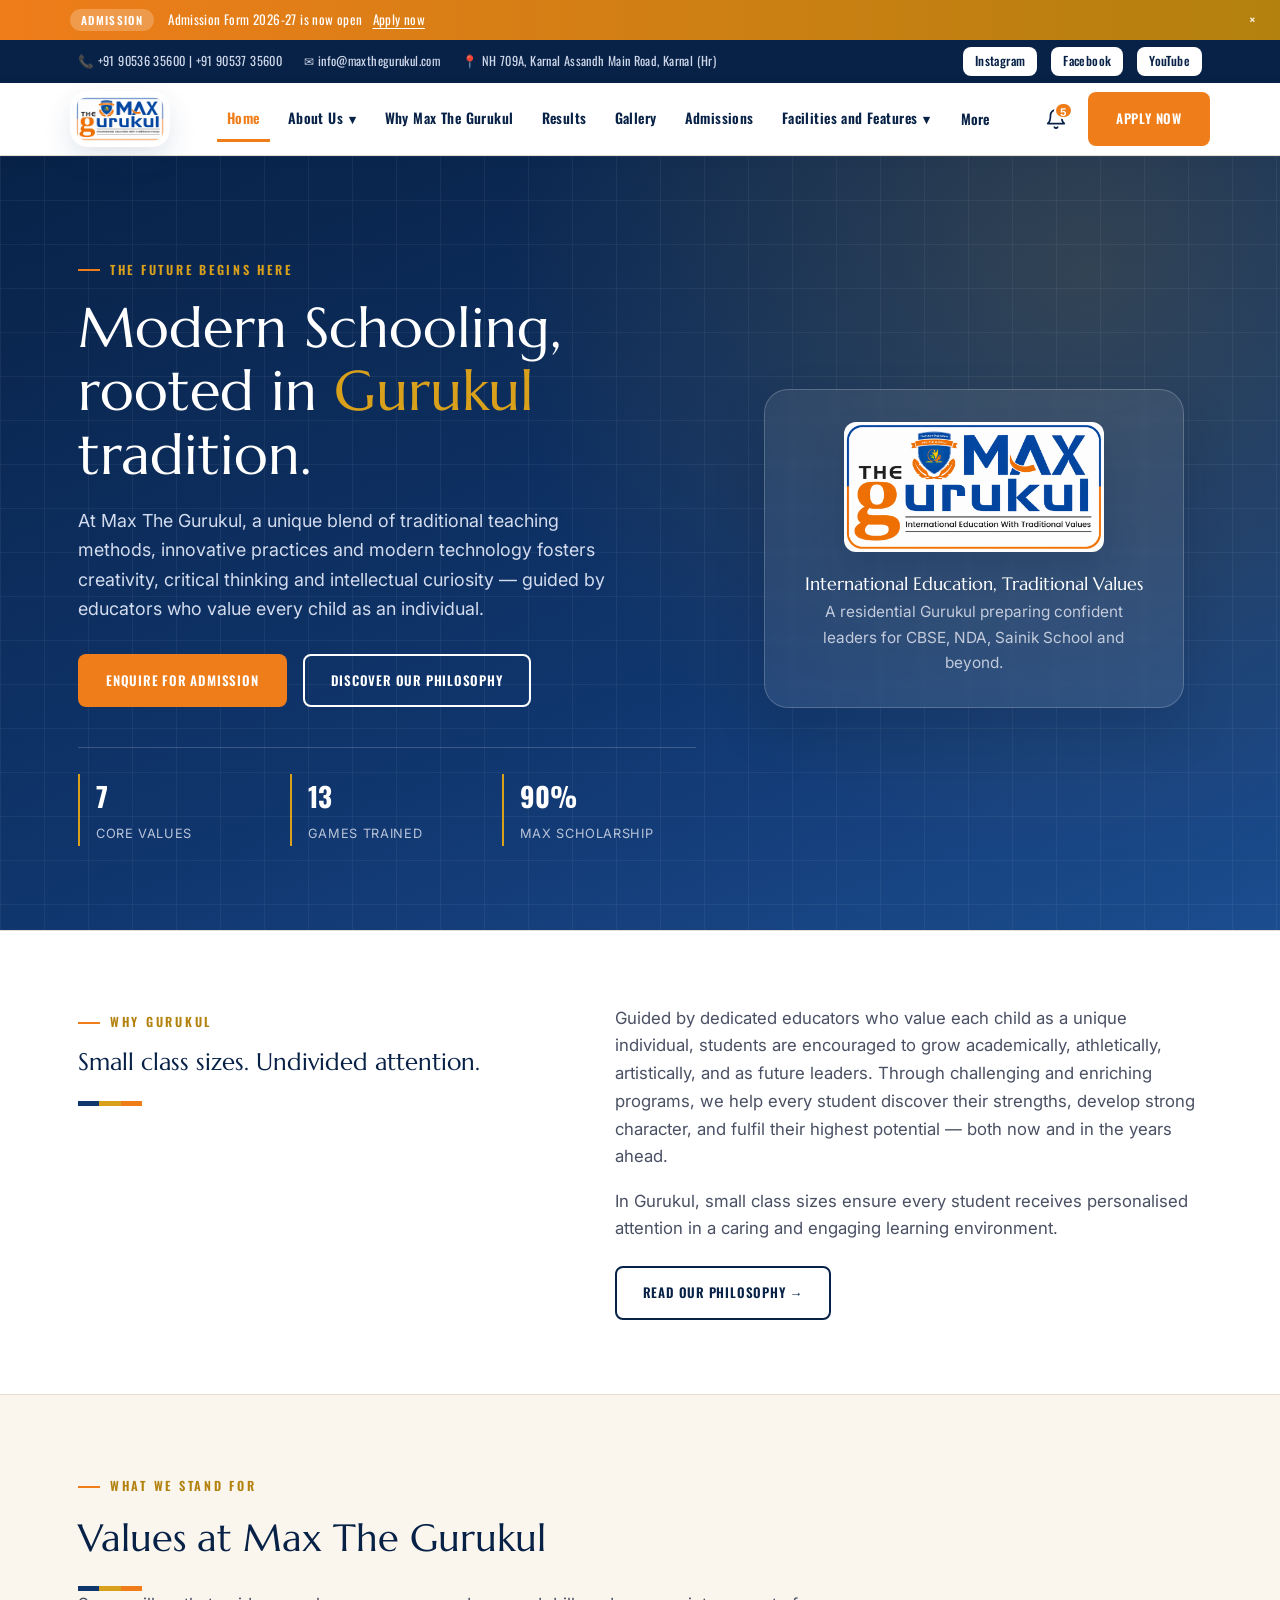
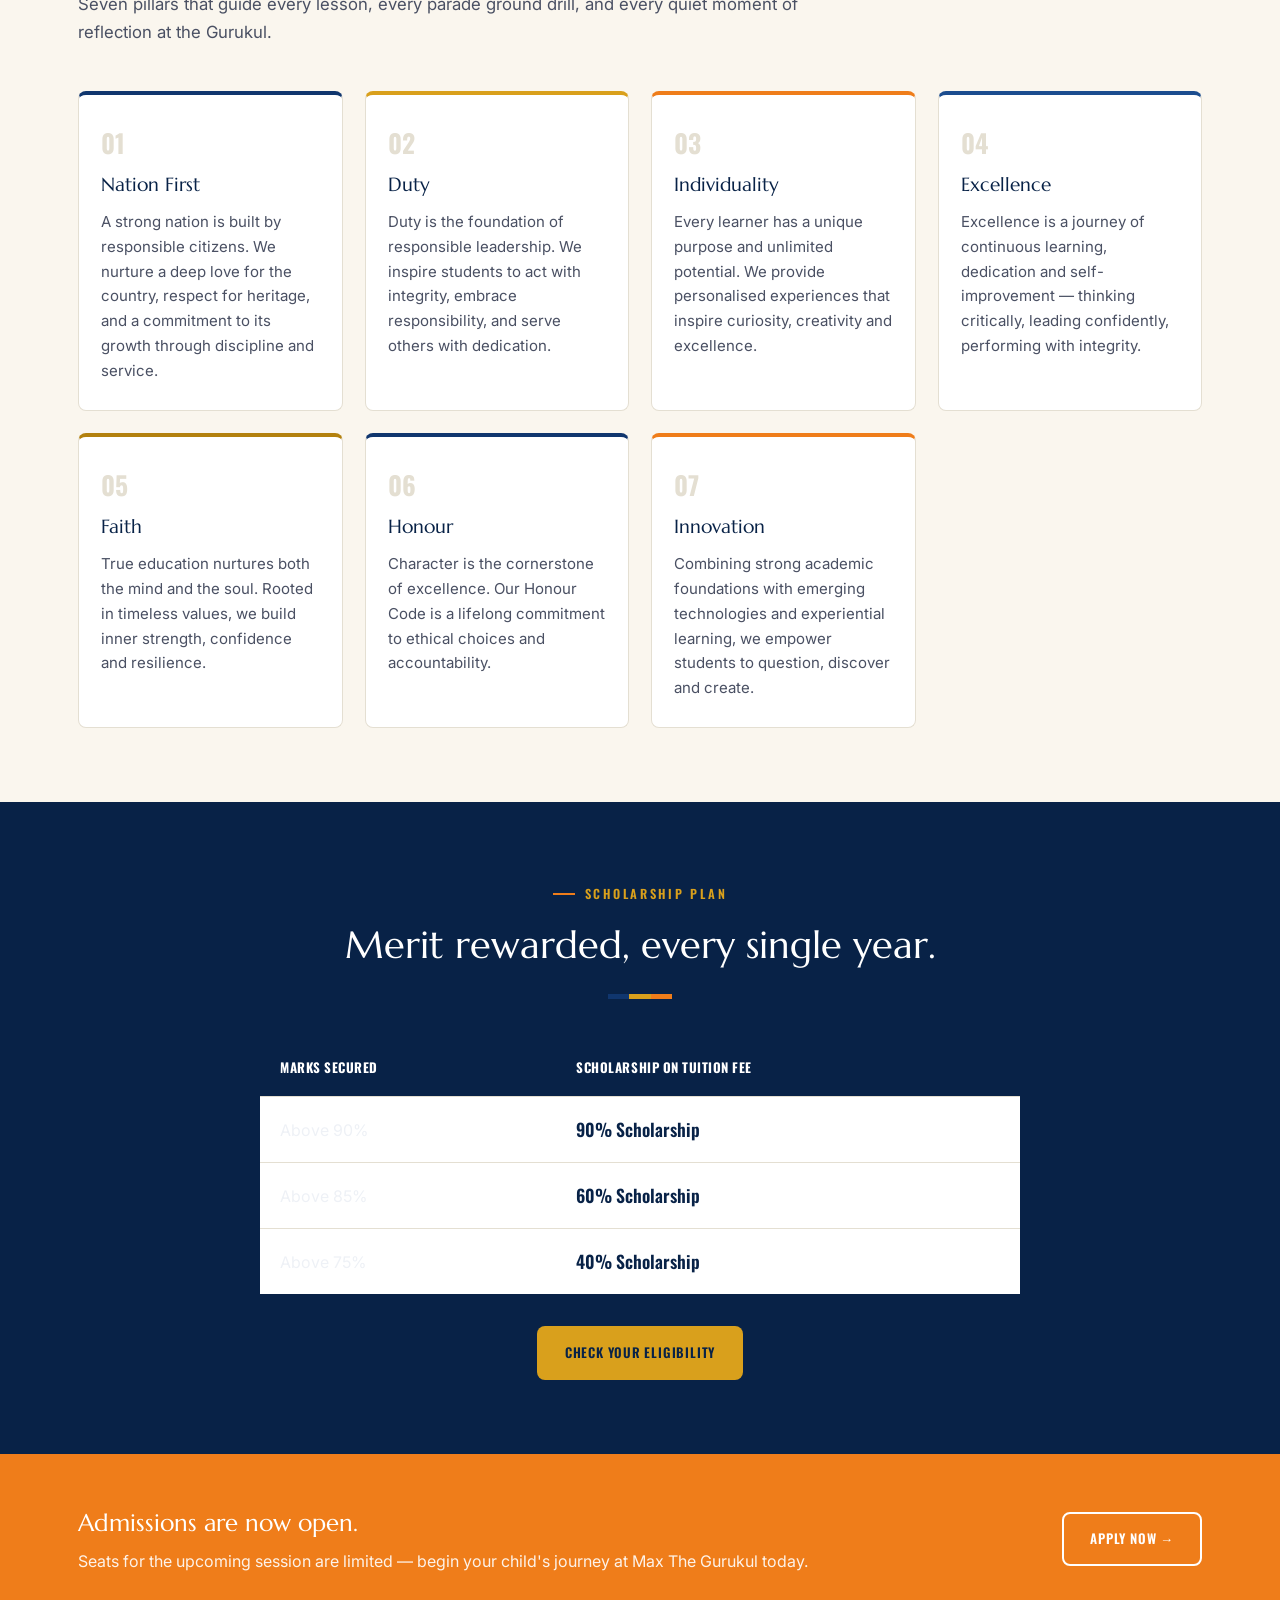
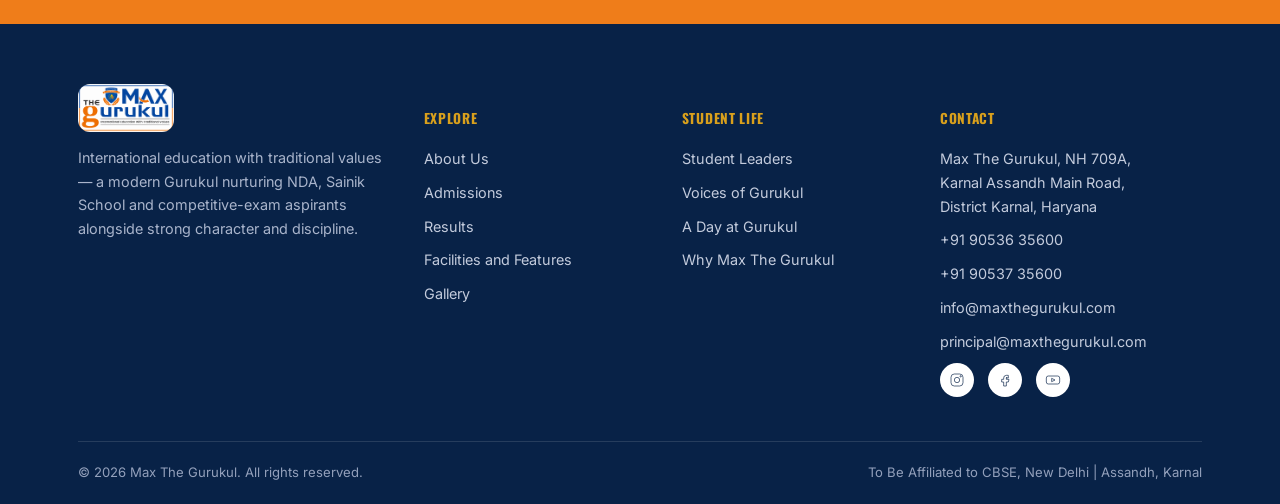
==== index.html @ 719f7bb8 "Add files via upload" ====
<!DOCTYPE html>
<html lang="en">
<head>
<meta charset="UTF-8">
<meta name="viewport" content="width=device-width, initial-scale=1.0">
<title>Home | Max The Gurukul, Karnal</title>
<meta name="description" content="Max The Gurukul, Karnal — International education with traditional values. CBSE residential Gurukul with NDA and Sainik School focus.">
<link rel="icon" href="images/logo.png">
<link rel="stylesheet" href="css/style.css">
</head>
<body>
<a class="skip-link" href="#main-content">Skip to main content</a>

<div class="topbar">
  <div class="wrap">
    <div class="contact-bits">
      <span>📞 <a href="tel:+919053635600">+91 90536 35600</a> | <a href="tel:+919053735600">+91 90537 35600</a></span>
      <span>✉ <a href="mailto:info@maxthegurukul.com">info@maxthegurukul.com</a></span>
      <span>📍 NH 709A, Karnal Assandh Main Road, Karnal (Hr)</span>
    </div>
    <div class="socials">
      <a href="https://www.instagram.com/maxthegurukul" target="_blank" rel="noopener">Instagram</a>
      <a href="https://www.facebook.com/maxthegurukul" target="_blank" rel="noopener">Facebook</a>
      <a href="https://www.youtube.com/@MaxTheGurukul" target="_blank" rel="noopener">YouTube</a>
    </div>
  </div>
</div>

<header class="site-header">
  <div class="nav-row wrap">
    <a href="index.html" class="brand">
      <img src="images/logo.png" alt="Max The Gurukul logo">
      <span class="brand-text">

        <span>MAX THE GURUKUL</span>
      </span>
    </a>

    <nav class="primary-nav" aria-label="Primary navigation" id="primary-nav-menu">
      <ul>
        <li class="active"><a class="nav-link" href="index.html">Home</a></li>
        <li class="has-dropdown">
          <a class="nav-link" href="about.html">About Us</a>
          <div class="dropdown">
            <a href="about.html#philosophy">Philosophy</a>
            <a href="about.html#mission">Mission</a>
            <a href="about.html#vision">Vision</a>
            <a href="about.html#chairman">Chairman's Message</a>
            <a href="about.html#principal">Principal's Message</a>
            <a href="about.html#mentor">Our Mentor</a>
            <a href="infrastructure.html">Infrastructure</a>
            <a href="mandatory-disclosure.html">Mandatory Disclosure</a>
          </div>
        </li>
        <li><a class="nav-link" href="why-max-gurukul.html">Why Max The Gurukul</a></li>
        <li><a class="nav-link" href="results.html">Results</a></li>
        <li><a class="nav-link" href="gallery.html">Gallery</a></li>
        <li><a class="nav-link" href="admissions.html">Admissions</a></li>
        <li class="has-dropdown">
            <a class="nav-link" href="facilities.html">Facilities and Features</a>
            <div class="dropdown">
                <a href="facilities.html#ac-campus">Fully AC Campus</a>
                <a href="facilities.html#ac-hostel">Fully AC Hostel</a>
                <a href="facilities.html#ac-mess">Ac Mess</a>
                <a href="facilities.html#laundry">Laundry</a>
                <a href="facilities.html#smart-classes">Smart Classes</a>
                <a href="facilities.html#computer-lab">Computer Lab</a>
                <a href="facilities.html#science-lab">Science Lab</a>
                <a href="facilities.html#library">Library</a>
                <a href="facilities.html#art-room">Art Room</a>
                <a href="facilities.html#food">Delicious Homely Food</a>
                <a href="facilities.html#ncc">Ncc Training For NDA</a>
                <a href="admissions.html#unique-features">Unique Features</a>
                <a href="admissions.html#competitive-exams">Competitive Exam Preps</a>
                <a href="admissions.html#hawan-prathna">Daily Hawan & Sandhya Prathna</a>
                <a href="admissions.html#professional-training">Professional Training for 13 games</a>
                <a href="admissions.html#scholarship">Merit Base Scholarship</a>
                <a href="admissions.html#doubt-classes">Daily Specialised & Doubt classes</a>
                <a href="admissions.html#weekly-assessment">Weekly Assessment</a>
                <a href="admissions.html#gym">In House Gym</a>
                <a href="admissions.html#excursions">Excursions</a>
                <a href="admissions.html#surveillance">24 x 7 surveillance</a>
            </div>
        </li>
        <li><a class="nav-link" href="student-leaders.html">Student Leaders</a></li>
        <li class="has-dropdown">
            <a class="nav-link" href="voices.html">More about Gurukul</a>
            <div class="dropdown">
                <a href="voices.html#student-voices">Student Voices</a>
                <a href="voices.html#parent-voices">Parent Voices</a>
                <a href="day-at-gurukul.html">A day at Gurukul</a>
            </div>
        </li>
        <li><a class="nav-link" href="contact.html">Contact</a></li>
      </ul>
    </nav>

    <div class="header-cta">
      <a href="admissions.html#apply" class="btn btn-primary">Apply Now</a>
      <button class="hamburger" aria-label="Toggle menu" aria-expanded="false"><span></span><span></span><span></span></button>
    </div>
  </div>
</header>

<main id="main-content" role="main">

<section class="hero">
  <div class="wrap hero-grid">
    <div>
      <span class="eyebrow">The Future Begins Here</span>
      <h1>Modern Schooling, rooted in <em>Gurukul</em> tradition.</h1>
      <p class="lead">At Max The Gurukul, a unique blend of traditional teaching methods, innovative practices and modern technology fosters creativity, critical thinking and intellectual curiosity — guided by educators who value every child as an individual.</p>
      <div class="cta-row">
        <a href="admissions.html#apply" class="btn btn-primary">Enquire for Admission</a>
        <a href="about.html" class="btn btn-outline on-navy">Discover Our Philosophy</a>
      </div>
      <div class="hero-stats">
        <div><strong>7</strong><span>Core Values</span></div>
        <div><strong>13</strong><span>Games Trained</span></div>
        <div><strong>90%</strong><span>Max Scholarship</span></div>
      </div>
    </div>
    <div class="hero-badge">
      <img class="crest" src="images/logo.png" alt="Max The Gurukul crest">
      <h4>International Education, Traditional Values</h4>
      <p>A residential Gurukul preparing confident leaders for CBSE, NDA, Sainik School and beyond.</p>
    </div>
  </div>
</section>

<section class="section-alt">
  <div class="wrap intro-block">
    <div>
      <span class="eyebrow">Why Gurukul</span>
      <h2 style="margin-top:10px;">Small class sizes. Undivided attention.</h2>
      <div class="stripe" style="margin-top:18px;"><span class="b1"></span><span class="b2"></span><span class="b3"></span></div>
    </div>
    <div>
      <p>Guided by dedicated educators who value each child as a unique individual, students are encouraged to grow academically, athletically, artistically, and as future leaders. Through challenging and enriching programs, we help every student discover their strengths, develop strong character, and fulfil their highest potential — both now and in the years ahead.</p>
      <p>In Gurukul, small class sizes ensure every student receives personalised attention in a caring and engaging learning environment.</p>
      <a href="about.html#philosophy" class="btn btn-outline" style="color:var(--navy-deep); margin-top:6px;">Read Our Philosophy →</a>
    </div>
  </div>
</section>

<section>
  <div class="wrap">
    <div class="section-head">
      <span class="eyebrow">What We Stand For</span>
      <h2>Values at Max The Gurukul</h2>
      <div class="stripe"><span class="b1"></span><span class="b2"></span><span class="b3"></span></div>
      <p>Seven pillars that guide every lesson, every parade ground drill, and every quiet moment of reflection at the Gurukul.</p>
    </div>
    <div class="values-grid">
      <div class="value-card"><span class="num">01</span><h3>Nation First</h3><p>A strong nation is built by responsible citizens. We nurture a deep love for the country, respect for heritage, and a commitment to its growth through discipline and service.</p></div>
      <div class="value-card"><span class="num">02</span><h3>Duty</h3><p>Duty is the foundation of responsible leadership. We inspire students to act with integrity, embrace responsibility, and serve others with dedication.</p></div>
      <div class="value-card"><span class="num">03</span><h3>Individuality</h3><p>Every learner has a unique purpose and unlimited potential. We provide personalised experiences that inspire curiosity, creativity and excellence.</p></div>
      <div class="value-card"><span class="num">04</span><h3>Excellence</h3><p>Excellence is a journey of continuous learning, dedication and self-improvement — thinking critically, leading confidently, performing with integrity.</p></div>
      <div class="value-card"><span class="num">05</span><h3>Faith</h3><p>True education nurtures both the mind and the soul. Rooted in timeless values, we build inner strength, confidence and resilience.</p></div>
      <div class="value-card"><span class="num">06</span><h3>Honour</h3><p>Character is the cornerstone of excellence. Our Honour Code is a lifelong commitment to ethical choices and accountability.</p></div>
      <div class="value-card"><span class="num">07</span><h3>Innovation</h3><p>Combining strong academic foundations with emerging technologies and experiential learning, we empower students to question, discover and create.</p></div>
    </div>
  </div>
</section>

<section class="section-navy">
  <div class="wrap">
    <div class="section-head" style="margin:0 auto 40px; text-align:center; max-width:640px;">
      <span class="eyebrow" style="justify-content:center;">Scholarship Plan</span>
      <h2>Merit rewarded, every single year.</h2>
      <div class="stripe center"><span class="b1"></span><span class="b2"></span><span class="b3"></span></div>
    </div>
    <div style="max-width:760px;margin:0 auto;">
      <table class="scholar-table">
        <thead><tr><th>Marks Secured</th><th>Scholarship on Tuition Fee</th></tr></thead>
        <tbody>
          <tr><td>Above 90%</td><td class="pct">90% Scholarship</td></tr>
          <tr><td>Above 85%</td><td class="pct">60% Scholarship</td></tr>
          <tr><td>Above 75%</td><td class="pct">40% Scholarship</td></tr>
        </tbody>
      </table>
    </div>
    <div style="text-align:center;margin-top:32px;">
      <a href="admissions.html#apply" class="btn btn-gold">Check Your Eligibility</a>
    </div>
  </div>
</section>

<section class="cta-band">
  <div class="wrap">
    <div>
      <h3>Admissions are now open.</h3>
      <p>Seats for the upcoming session are limited — begin your child's journey at Max The Gurukul today.</p>
    </div>
    <a href="admissions.html#apply" class="btn btn-outline">Apply Now →</a>
  </div>
</section>
</main>

<footer class="site-footer">
  <div class="wrap">
    <div class="footer-grid">
      <div>
        <div class="fbrand">
          <img src="images/logo.png" alt="Max The Gurukul logo">
        </div>
        <p>International education with traditional values — a modern Gurukul nurturing NDA, Sainik School and competitive-exam aspirants alongside strong character and discipline.</p>
      </div>
      <div>
        <h5>Explore</h5>
        <ul>
          <li><a href="about.html">About Us</a></li>
          <li><a href="admissions.html">Admissions</a></li>
          <li><a href="results.html">Results</a></li>
          <li><a href="facilities.html">Facilities and Features</a></li>
          <li><a href="gallery.html">Gallery</a></li>
        </ul>
      </div>
      <div>
        <h5>Student Life</h5>
        <ul>
          <li><a href="student-leaders.html">Student Leaders</a></li>
          <li><a href="voices.html">Voices of Gurukul</a></li>
          <li><a href="day-at-gurukul.html">A Day at Gurukul</a></li>
          <li><a href="why-max-gurukul.html">Why Max The Gurukul</a></li>
        </ul>
      </div>
      <div>
        <h5>Contact</h5>
        <ul>
          <li>Max The Gurukul, NH 709A,<br>Karnal Assandh Main Road,<br>District Karnal, Haryana</li>
          <li><a href="tel:+919053635600">+91 90536 35600</a></li>
          <li><a href="tel:+919053735600">+91 90537 35600</a></li>
          <li><a href="mailto:info@maxthegurukul.com">info@maxthegurukul.com</a></li>
          <li><a href="mailto:principal@maxthegurukul.com">principal@maxthegurukul.com</a></li>
        </ul>
        <div class="footer-socials">
          <a href="https://www.instagram.com/maxthegurukul" target="_blank" rel="noopener" aria-label="Instagram"><svg viewBox="0 0 24 24"><rect x="3" y="3" width="18" height="18" rx="5"/><circle cx="12" cy="12" r="4"/><circle cx="17.5" cy="6.5" r="1"/></svg></a>
          <a href="https://www.facebook.com/maxthegurukul" target="_blank" rel="noopener" aria-label="Facebook"><svg viewBox="0 0 24 24"><path d="M14 9h3V5h-3a4 4 0 0 0-4 4v2H7v4h3v6h4v-6h3l1-4h-4V9a1 1 0 0 1 1-1Z"/></svg></a>
          <a href="https://www.youtube.com/@MaxTheGurukul" target="_blank" rel="noopener" aria-label="YouTube"><svg viewBox="0 0 24 24"><rect x="2" y="6" width="20" height="12" rx="3"/><path d="M10 9.5 15 12l-5 2.5Z"/></svg></a>
        </div>
      </div>
    </div>
    <div class="footer-bottom">
      <span>© 2026 Max The Gurukul. All rights reserved.</span>
      <span>To Be Affiliated to CBSE, New Delhi | Assandh, Karnal</span>
    </div>
  </div>
</footer>
<script src="js/script.js"></script>
<script src="js/notifications.js"></script>
</body>
</html>
---- css/style.css ----
@charset "UTF-8";
/* ============================================================
   MAX THE GURUKUL — stylesheet
   Tokens: Navy (institution) / Gold (honour) / Orange (energy)
   Signature: the "Parade Stripe" — a three-band rule drawn from
   the sash in the school crest, used to mark every section break.
   ============================================================ */

@import url('https://fonts.googleapis.com/css2?family=Marcellus&family=Oswald:wght@400;500;600;700&family=Inter:wght@400;500;600;700&display=swap');

:root{
  --navy:      #10366e;
  --navy-deep: #082247;
  --navy-mid:  #1c4d8f;
  --gold:      #d9a01c;
  --gold-deep: #b3810e;
  --orange:    #ef7d1a;
  --cream:     #faf6ee;
  --paper:     #ffffff;
  --ink:       #1a1d24;
  --ink-soft:  #4a5063;
  --line:      #e4dfd2;
  --radius:    8px;
  --max-w:     1180px;
}

*,*::before,*::after{ box-sizing:border-box; }
html{ scroll-behavior:smooth; }
body{
  margin:0;
  background:var(--cream);
  color:var(--ink);
  font-family:'Inter',sans-serif;
  font-size:16px;
  line-height:1.65;
  -webkit-font-smoothing:antialiased;
}
img{ max-width:100%; display:block; border-radius:var(--radius); }
a{ color:inherit; text-decoration:none; }
ul{ margin:0; padding:0; list-style:none; }
h1,h2,h3,h4{ margin:0; font-family:'Marcellus',serif; font-weight:400; color:var(--navy-deep); }
p{ margin:0 0 1em; }
.wrap{ max-width:var(--max-w); margin:0 auto; padding:0 28px; }

:focus-visible{ outline:3px solid var(--orange); outline-offset:2px; }

.skip-link{ position:absolute; left:-999px; top:auto; width:1px; height:1px; overflow:hidden; }
.skip-link:focus-visible{ left:28px; top:18px; width:auto; height:auto; padding:10px 16px; background:var(--navy-deep); color:#fff; border-radius:var(--radius); z-index:250; }

.visually-hidden {
  position: absolute;
  width: 1px;
  height: 1px;
  padding: 0;
  margin: -1px;
  overflow: hidden;
  clip: rect(0, 0, 0, 0);
  white-space: nowrap;
  border: 0;
}
.section-intro{ max-width:780px; margin:16px 0 28px; color:var(--ink-soft); font-size:1.05rem; }
.facility-group{ margin-top:24px; }
.group-head{ max-width:760px; margin-bottom:22px; }
.group-head h3{ font-size:1.4rem; margin-bottom:8px; }
.group-head p{ color:var(--ink-soft); }

/* ---------- Parade Stripe ---------- */
.stripe{ display:flex; height:5px; width:64px; }
.stripe span{ flex:1; }
.stripe .b1{ background:var(--navy); }
.stripe .b2{ background:var(--gold); }
.stripe .b3{ background:var(--orange); }
.stripe.center{ margin:0 auto; }

.eyebrow{
  font-family:'Oswald',sans-serif;
  font-size:.78rem;
  letter-spacing:.22em;
  text-transform:uppercase;
  color:var(--gold-deep);
  font-weight:600;
  display:inline-flex;
  align-items:center;
  gap:10px;
}
.eyebrow::before{ content:""; width:22px; height:2px; background:var(--orange); display:inline-block; }

.section-head{ max-width:720px; margin-bottom:44px; }
.section-head h2{ font-size:clamp(1.7rem,3vw,2.5rem); margin:10px 0 16px; }
.section-head .stripe{ margin-top:16px; }
.section-head p{ color:var(--ink-soft); font-size:1.05rem; }

section{ padding:74px 0; }
.section-alt{ background:var(--paper); border-top:1px solid var(--line); border-bottom:1px solid var(--line); }
.section-navy{ background:var(--navy-deep); color:#eef1f6; }
.section-navy h2,.section-navy h3,.section-navy h4{ color:#fff; }
.section-navy .eyebrow{ color:var(--gold); }
.section-navy .section-head p{ color:#c3cbdc; }

/* ---------- Buttons ---------- */
.btn{
  display:inline-flex; align-items:center; gap:10px;
  font-family:'Oswald',sans-serif; font-weight:600;
  letter-spacing:.06em; text-transform:uppercase; font-size:.82rem;
  padding:14px 26px; border-radius:var(--radius); border:2px solid transparent;
  cursor:pointer; transition:transform .15s ease, background .2s ease, color .2s ease;
}
.btn:hover{ transform:translateY(-2px); }
.btn-primary{ background:var(--orange); color:#fff; }
.btn-primary:hover{ background:#d76c0f; }
.btn-outline{ border-color:currentColor; background:transparent; }
.btn-outline.on-navy{ color:#fff; }
.btn-gold{ background:var(--gold); color:var(--navy-deep); }
.btn-gold:hover{ background:#c68f16; }

/* ============== HEADER ============== */
.topbar{
  background:var(--navy-deep); color:#cfd8ea; font-family:'Oswald',sans-serif;
  font-size:.78rem; letter-spacing:.03em;
}
.topbar .wrap{ display:flex; justify-content:space-between; align-items:center; padding:7px 28px; flex-wrap:wrap; gap:6px; }
.topbar a{ color:#cfd8ea; }
.topbar .contact-bits{ display:flex; gap:22px; flex-wrap:wrap; }
.topbar .socials{ display:flex; gap:14px; }
.topbar .socials a{
  padding: 4px 12px;
  border-radius: var(--radius);
  background: var(--paper);
  color: var(--navy-deep);
  font-weight: 500;
}

header.site-header{
  background:var(--paper);
  position:sticky; top:0; z-index:100;
  border-bottom:1px solid var(--line);
  box-shadow:0 2px 14px rgba(8,34,71,.05);
}
.nav-row{ display:flex; align-items:center; justify-content:space-between; padding:8px 20px; gap:18px; min-height:72px; }
.brand{
  display:flex; align-items:center; gap:14px;
  padding:0;
  border-radius:0;
  transition:background .2s ease, transform .2s ease, box-shadow .2s ease;
}
.header-cta{ display:flex; align-items:center; gap:10px; }
nav.primary-nav{ flex:1; min-width:0; display:flex; justify-content:center; }
.brand:hover{ background:transparent; transform:none; box-shadow:none; }
.brand img{
  display:block;
  width:100px;
  max-width:100px;
  height:auto;
  border-radius:18px;
  background:#fff;
  padding:6px;
  box-shadow:0 12px 28px rgba(16,54,110,.12);
}
nav.primary-nav{
  flex:1;
  min-width:0;
  display:flex;
  justify-content:center;
}
nav.primary-nav > ul{
  min-width:0;
}
.brand .brand-text{
  display:block; /* Make the brand text visible */
}
.brand .brand-text span{
  display: block;
  visibility: hidden;
  font-size: 0;
  line-height: 0;
  padding: 0;
  margin: 0;
  width: 0;
  height: 0;
  overflow: hidden;
}
.brand .brand-text span:first-child{
  font-size:clamp(.7rem,.9vw,.78rem); letter-spacing:.18em; color:var(--gold-deep); font-weight:700;
  text-transform:uppercase; opacity:.95;
}
.brand .brand-text span:last-child{
  font-size:1.08rem; letter-spacing:.03em; color:var(--navy-deep); font-weight:700;
}

nav.primary-nav{ flex:1; display:flex; overflow:visible; position:relative; }
nav.primary-nav > ul{ display:flex; align-items:center; gap:8px; flex-wrap:nowrap; justify-content:center; overflow:visible; }
.more-item{ display:none; position:relative; }
.more-item .dropdown{ position:absolute; top:100%; right:0; left:auto; min-width:240px; max-height:calc(100vh - 140px); overflow-y:auto; overscroll-behavior:contain; opacity:0; visibility:hidden; transform:translateY(6px); transition:all .16s ease; z-index:1000; background:#fff; border:1px solid var(--line); border-radius:10px; box-shadow:0 14px 30px rgba(8,34,71,.12); }
nav.primary-nav > ul > li{ position:relative; }
nav.primary-nav a.nav-link{
  display:block; padding:10px 10px; font-family:'Oswald',sans-serif;
  font-size:.88rem; letter-spacing:.03em; font-weight:600; color:var(--navy-deep);
  border-bottom:3px solid transparent;
  white-space:nowrap;
}
nav.primary-nav a.nav-link:hover, nav.primary-nav li.active > a.nav-link{ border-bottom-color:var(--orange); color:var(--orange); }
nav.primary-nav .dropdown{
  position:absolute; top:100%; left:0; background:#fff; min-width:220px;
  box-shadow:0 14px 30px rgba(8,34,71,.14); border-top:3px solid var(--gold);
  opacity:0; visibility:hidden; transform:translateY(6px);
  transition:opacity .16s ease, transform .16s ease, visibility .16s ease;
  padding:8px 0;
  pointer-events:none;
  /* Long menus (Admissions has 10 links, Facilities 11) would otherwise run past
     the bottom of a short window with no way to reach the last item. Cap the panel
     to the space under the header and let it scroll on its own. */
  max-height:calc(100vh - 150px);
  overflow-y:auto;
  overscroll-behavior:contain;
}
/* Slim, on-brand scrollbar so the capped panels don't get a chunky OS bar. */
nav.primary-nav .dropdown{ scrollbar-width:thin; scrollbar-color:var(--gold) transparent; }
nav.primary-nav .dropdown::-webkit-scrollbar{ width:6px; }
nav.primary-nav .dropdown::-webkit-scrollbar-track{ background:transparent; }
nav.primary-nav .dropdown::-webkit-scrollbar-thumb{
  background:var(--line); border-radius:99px;
}
nav.primary-nav .dropdown:hover::-webkit-scrollbar-thumb{ background:var(--gold); }
nav.primary-nav li.has-dropdown:hover > .dropdown,
nav.primary-nav li.has-dropdown.open > .dropdown {
  opacity:1;
  visibility:visible;
  transform:translateY(0);
  pointer-events:auto;
}
nav.primary-nav li.has-dropdown > a.nav-link::after {
  content: '\25BE'; /* ▾ — escaped so it survives a server that serves CSS as latin-1 */
  margin-left:6px;
  font-size:.8rem;
  display:inline-block;
  transition:transform .2s ease;
}
nav.primary-nav li.has-dropdown:hover > a.nav-link::after,
nav.primary-nav li.has-dropdown.open > a.nav-link::after {
  transform:rotate(180deg);
}
.more-item{ display:none; position:relative; }
.more-item .dropdown{ left:auto; right:0; min-width:240px; opacity:0; visibility:hidden; transform:translateY(6px); transition:opacity .16s ease, transform .16s ease, visibility .16s ease; }
.more-item:hover .dropdown,
.more-item.open .dropdown{
  opacity:1; visibility:visible; transform:translateY(0); pointer-events:auto;
}
.more-toggle{
  all:unset;
  display:inline-flex;
  align-items:center;
  justify-content:center;
  padding:10px 12px;
  font-family:'Oswald',sans-serif;
  font-size:.88rem;
  font-weight:600;
  color:var(--navy-deep);
  cursor:pointer;
}
.more-item .dropdown a{ display:block; padding:10px 18px; color:var(--ink); }
.more-item .dropdown a:hover{ background:var(--cream); color:var(--orange); }

/* Nested submenus inside the More dropdown (Admissions, Facilities, More about Gurukul).
   Rendered as an inline accordion: clicking the toggle expands the child links
   indented directly below the parent, pushing the rest of the list down. This is
   robust regardless of where the More button sits and avoids off-screen flyouts. */
nav.primary-nav .more-sub{ display:flex; align-items:center; flex-wrap:wrap; }
nav.primary-nav .more-sub > a{ flex:1; }
.more-sub-toggle{
  all:unset;
  display:inline-flex;
  align-items:center;
  justify-content:center;
  width:34px;
  height:34px;
  margin-right:6px;
  flex-shrink:0;
  font-size:.8rem;
  color:var(--ink-soft);
  cursor:pointer;
  border-radius:6px;
  transition:transform .15s ease, color .15s ease, background .15s ease;
}
.more-sub-toggle:hover{ color:var(--orange); background:var(--cream); }
nav.primary-nav .more-sub.open > .more-sub-toggle{ transform:rotate(90deg); color:var(--orange); }
nav.primary-nav .more-sub .dropdown{
  position:static;
  top:auto; left:auto; right:auto; bottom:auto;
  min-width:0; width:auto;
  box-shadow:none;
  opacity:1; visibility:visible; transform:none;
  pointer-events:auto;
  flex-basis:100%;
  display:none;
  padding:2px 0 6px;
  margin:0 10px 4px;
  border-top:none;
  border-left:2px solid var(--gold);
  background:var(--cream);
  border-radius:0 0 8px 8px;
  /* The "More" panel is itself the scroll container — a nested one here would
     trap the wheel and give the user two bars to fight with. */
  max-height:none; overflow:visible;
}
nav.primary-nav .more-sub.open .dropdown{ display:block; }
@media (hover: hover) and (min-width: 761px){
  nav.primary-nav .more-sub:hover > .dropdown{ display:block; }
  nav.primary-nav .more-sub:hover > .more-sub-toggle{ transform:rotate(90deg); color:var(--orange); }
}
nav.primary-nav .more-sub .dropdown a{ display:block; padding:8px 18px; color:var(--ink); font-family:'Inter',sans-serif; font-size:.88rem; }
nav.primary-nav .more-sub .dropdown a:hover{ background:#fff; color:var(--orange); }
@media (hover: hover) and (min-width: 761px) {
  nav.primary-nav li.has-dropdown:hover > .dropdown {
    opacity:1;
    visibility:visible;
    transform:translateY(0);
    pointer-events:auto;
  }
}
nav.primary-nav .dropdown a{ display:block; padding:10px 20px; font-family:'Inter',sans-serif; font-size:.92rem; color:var(--ink); }
nav.primary-nav .dropdown a:hover{ background:var(--cream); color:var(--orange); }
.header-cta{ display:flex; align-items:center; gap:10px; }
.header-cta .btn{ white-space:nowrap; }
/* ---- Hamburger: 3 bars that morph into an X when the drawer is open ---- */
.hamburger{
  display:none; background:none; border:none; cursor:pointer;
  width:44px; height:44px; padding:0; position:relative;
  border-radius:10px; transition:background .2s ease;
  -webkit-tap-highlight-color:transparent;
}
.hamburger:hover{ background:var(--cream); }
.hamburger span{
  display:block; position:absolute; left:9px; width:26px; height:2px;
  background:var(--navy-deep); border-radius:2px;
  transition:transform .3s cubic-bezier(.4,0,.2,1), opacity .2s ease, top .3s cubic-bezier(.4,0,.2,1);
}
.hamburger span:nth-child(1){ top:15px; }
.hamburger span:nth-child(2){ top:21px; }
.hamburger span:nth-child(3){ top:27px; }
.hamburger[aria-expanded="true"] span:nth-child(1){ top:21px; transform:rotate(45deg); }
.hamburger[aria-expanded="true"] span:nth-child(2){ opacity:0; transform:scaleX(0); }
.hamburger[aria-expanded="true"] span:nth-child(3){ top:21px; transform:rotate(-45deg); }

/* ---- Mobile drawer chrome: header strip + close (X) button ---- */
.nav-drawer-head{
  display:none; align-items:center; justify-content:space-between;
  padding:16px 18px; border-bottom:1px solid var(--line);
  background:var(--navy-deep); position:sticky; top:0; z-index:2;
}
.nav-drawer-head .drawer-title{
  font-family:'Oswald',sans-serif; font-size:.82rem; font-weight:600;
  letter-spacing:.16em; text-transform:uppercase; color:var(--gold);
}
.nav-close{
  all:unset; box-sizing:border-box; cursor:pointer;
  width:38px; height:38px; flex-shrink:0; position:relative;
  border-radius:50%; border:1px solid rgba(255,255,255,.28);
  transition:background .2s ease, border-color .2s ease, transform .25s ease;
  -webkit-tap-highlight-color:transparent;
}
.nav-close::before, .nav-close::after{
  content:''; position:absolute; left:50%; top:50%; width:16px; height:2px;
  background:#fff; border-radius:2px; transform-origin:center;
}
.nav-close::before{ transform:translate(-50%,-50%) rotate(45deg); }
.nav-close::after{ transform:translate(-50%,-50%) rotate(-45deg); }
.nav-close:hover, .nav-close:focus-visible{
  background:var(--orange); border-color:var(--orange); transform:rotate(90deg);
}

/* ---- Backdrop behind the drawer ---- */
/* Dim only, no backdrop-filter: the blur was distracting and costs a repaint on
   low-end phones. This element still catches taps outside the drawer. */
.nav-backdrop{
  position:fixed; inset:0; z-index:150;
  background:rgba(8,34,71,.55);
  opacity:0; visibility:hidden; pointer-events:none;
  transition:opacity .3s ease, visibility .3s ease;
}
.nav-backdrop.show{ opacity:1; visibility:visible; pointer-events:auto; }
body.nav-open{ overflow:hidden; }

/* Drawer-only chrome — hidden on desktop, revealed in the mobile media query. */
.drawer-cta, .drawer-contact{ display:none; }

/* ============== HERO ============== */
.hero{
  position:relative; overflow:hidden;
  background:
    radial-gradient(circle at 85% 15%, rgba(217,160,28,.18), transparent 46%),
    linear-gradient(160deg, var(--navy-deep), var(--navy) 62%, var(--navy-mid));
  color:#fff; padding:96px 0 84px;
}
.hero::before{
  content:""; position:absolute; inset:0; opacity:.10; pointer-events:none;
  background-image:
    linear-gradient(rgba(255,255,255,.5) 1px, transparent 1px),
    linear-gradient(90deg, rgba(255,255,255,.5) 1px, transparent 1px);
  background-size:44px 44px;
}
.hero-grid{ position:relative; display:grid; grid-template-columns:1.15fr .85fr; gap:50px; align-items:center; }
.hero .eyebrow{ color:var(--gold); }
.hero h1{ color:#fff; font-size:clamp(2.3rem,4.4vw,3.6rem); line-height:1.12; margin:16px 0 20px; }
.hero h1 em{ font-style:normal; color:var(--gold); }
.hero p.lead{ color:#d3dcee; font-size:1.12rem; max-width:560px; }
.hero .cta-row{ display:flex; gap:16px; margin-top:30px; flex-wrap:wrap; }
.hero-badge{
  background:rgba(255,255,255,.08); border:1px solid rgba(255,255,255,.20);
  border-radius:24px; padding:32px; backdrop-filter:blur(3px);
  box-shadow:0 24px 50px rgba(2,20,54,.18);
  max-width:420px; margin:0 auto;
}
.hero-badge .crest{
  width: 260px; height:auto; margin:0 auto 18px;
  box-shadow:0 16px 32px rgba(8,34,71,.18);
  object-fit:contain;
  border-radius:12px;
}
.hero-badge h4{ color:#fff; text-align:center; font-size:1.1rem; }
.hero-badge p{ text-align:center; color:#c3cbdc; font-size:.96rem; margin-bottom:0; }

.hero-stats{ display:grid; grid-template-columns:repeat(3,1fr); gap:18px; margin-top:40px; border-top:1px solid rgba(255,255,255,.18); padding-top:26px; }
.hero-stats div{ text-align:left; border-left:2px solid var(--gold); padding-left:16px; }
.hero-stats div{ text-align:left; border-left:2px solid var(--gold); padding-left:16px; }
.hero-stats strong{ display:block; font-family:'Oswald',sans-serif; font-size:1.7rem; color:#fff; }
.hero-stats span{ font-size:.8rem; color:#b9c3d8; text-transform:uppercase; letter-spacing:.05em; }

/* ============== PAGE HERO (inner pages) ============== */
.page-hero{
  background:linear-gradient(160deg, var(--navy-deep), var(--navy-mid));
  color:#fff; padding:56px 0 46px; position:relative;
}
.page-hero::after{ content:""; position:absolute; left:0; right:0; bottom:0; height:6px;
  background:linear-gradient(90deg, var(--navy) 33%, var(--gold) 33% 66%, var(--orange) 66%); }
.page-hero .eyebrow{ color:var(--gold); }
.page-hero h1{ color:#fff; font-size:clamp(1.9rem,3.6vw,2.6rem); margin:10px 0 6px; }
.breadcrumb{ font-family:'Oswald',sans-serif; font-size:.8rem; color:#b9c3d8; letter-spacing:.04em; }
.breadcrumb a:hover{ color:var(--gold); }

/* ============== VALUES / CARDS ============== */
.values-grid{ display:grid; grid-template-columns:repeat(4,1fr); gap:22px; }
.value-card{
  background:var(--paper); border:1px solid var(--line); padding:26px 22px;
  border-top:4px solid var(--navy); transition:box-shadow .2s ease, transform .2s ease;
  border-radius:var(--radius);
}
.value-card:nth-child(2){ border-top-color:var(--gold); }
.value-card:nth-child(3){ border-top-color:var(--orange); }
.value-card:nth-child(4){ border-top-color:var(--navy-mid); }
.value-card:nth-child(5){ border-top-color:var(--gold-deep); }
.value-card:nth-child(6){ border-top-color:var(--navy); }
.value-card:nth-child(7){ border-top-color:var(--orange); }
.value-card:hover{ box-shadow:0 16px 30px rgba(8,34,71,.09); transform:translateY(-4px); }
.value-card .num{ font-family:'Oswald',sans-serif; color:var(--line); font-size:1.6rem; font-weight:700; }
.value-card h3{ font-size:1.18rem; margin:6px 0 10px; }
.value-card p{ color:var(--ink-soft); font-size:.94rem; margin-bottom:0; }

.intro-block{ display:grid; grid-template-columns:.9fr 1.1fr; gap:56px; align-items:start; }
.intro-block .crest-lg{ width:180px; }
.intro-block p{ color:var(--ink-soft); font-size:1.05rem; }

/* ============== FEATURE / FACILITY TILES (icon based, no stock photos) ============== */
.tile-grid{ display:grid; grid-template-columns:repeat(3,1fr); gap:20px; }
.tile{
  background:var(--paper); border:1px solid var(--line); padding:24px;
  display:flex; gap:16px; align-items:flex-start; min-height:170px;
  border-radius:var(--radius);
}
.tile .ico{
  flex:none; width:48px; height:48px; border-radius:50%; background:var(--navy-deep);
  display:flex; align-items:center; justify-content:center;
}
.tile .ico svg{ width:24px; height:24px; stroke:var(--gold); fill:none; stroke-width:1.7; }
.tile h4{ font-size:1.02rem; margin-bottom:4px; font-family:'Inter',sans-serif; font-weight:700; }
.tile p{ font-size:.9rem; color:var(--ink-soft); margin:0; }

/* ============== SCHOLARSHIP TABLE ============== */
.scholar-table{ width:100%; border-collapse:collapse; background:var(--paper); }
.scholar-table th,.scholar-table td{ padding:18px 20px; text-align:left; border-bottom:1px solid var(--line); }
.scholar-table thead th{ background:var(--navy-deep); color:#fff; font-family:'Oswald',sans-serif; letter-spacing:.04em; text-transform:uppercase; font-size:.82rem; }
.scholar-table tbody tr:last-child td{ border-bottom:none; }
.scholar-table td.pct{ font-family:'Oswald',sans-serif; font-weight:600; color:var(--navy-deep); font-size:1.1rem; }
.scholar-table tbody tr:hover{ background:var(--cream); }

/* ============== TABS (Results) ============== */
.tabs-nav{ display:flex; flex-wrap:wrap; gap:8px; margin-bottom:30px; }
.tabs-nav button{
  font-family:'Oswald',sans-serif; font-size:.86rem; letter-spacing:.04em; text-transform:uppercase;
  padding:11px 20px; background:var(--paper); border:1px solid var(--line); cursor:pointer; color:var(--navy-deep);
}
.tabs-nav button.active{ background:var(--navy-deep); color:#fff; border-color:var(--navy-deep); }
.tab-panel{ display:none; }
.tab-panel.active{ display:block; }
.result-card{ background:var(--paper); border:1px solid var(--line); padding:26px; border-left:4px solid var(--gold); border-radius:var(--radius); }
.result-card h3{ font-size:1.2rem; margin-bottom:8px; }
.result-card p{ color:var(--ink-soft); margin-bottom:0; }

/* ============== TIMELINE (Daily routine) ============== */
.timeline{ position:relative; padding-left:30px; }
.timeline::before{ content:""; position:absolute; left:6px; top:6px; bottom:6px; width:2px; background:var(--line); }
.timeline-item{ position:relative; padding-bottom:26px; }
.timeline-item:last-child{ padding-bottom:0; }
.timeline-item::before{ content:""; position:absolute; left:-30px; top:4px; width:12px; height:12px; border-radius:50%; background:var(--orange); border:3px solid var(--cream); }
.timeline-item .time{ font-family:'Oswald',sans-serif; color:var(--gold-deep); font-weight:600; font-size:.85rem; letter-spacing:.04em; text-transform:uppercase; }
.timeline-item h4{ margin:2px 0 4px; font-size:1.02rem; font-family:'Inter',sans-serif; font-weight:700; }

/* ============== QUOTE / MESSAGE BLOCK ============== */
.message-block{ display:grid; grid-template-columns:220px 1fr; gap:40px; align-items:start; background:var(--paper); border:1px solid var(--line); padding:34px; margin-bottom:28px; }
.message-block .portrait{
  width:100%; aspect-ratio:1/1.1; background:linear-gradient(160deg,var(--navy),var(--navy-mid));
  display:flex; align-items:center; justify-content:center; color:var(--gold); font-family:'Marcellus',serif; font-size:2.6rem;
}
.message-block h3{ font-size:1.3rem; }
.message-block .leader-name{
  font-family:'Oswald',sans-serif; font-weight:700; font-size:1.08rem;
  color:var(--navy-deep); letter-spacing:.02em; display:block; margin-bottom:5px;
}
.message-block .role{ font-family:'Oswald',sans-serif; text-transform:uppercase; letter-spacing:.05em; color:var(--gold-deep); font-size:.82rem; margin-bottom:14px; display:block; }
.message-block p{ color:var(--ink-soft); }

/* ============== ACCORDION (About Us side sections use anchors, but disclosure uses simple def list) ============== */
.side-layout{ display:grid; grid-template-columns:250px 1fr; gap:50px; align-items:start; }
.side-nav{ position:sticky; top:100px; background:var(--paper); border:1px solid var(--line); }
.side-nav a{ display:block; padding:13px 20px; font-family:'Oswald',sans-serif; font-size:.86rem; letter-spacing:.03em; border-left:3px solid transparent; color:var(--ink-soft); }
.side-nav a:hover, .side-nav a.active{ border-left-color:var(--orange); color:var(--navy-deep); background:var(--cream); font-weight:600; }
.about-section{ padding-bottom:52px; margin-bottom:52px; border-bottom:1px solid var(--line); scroll-margin-top:110px; }
.about-section:last-child{ border-bottom:none; margin-bottom:0; padding-bottom:0; }
.disclosure-table{ width:100%; border-collapse:collapse; }
.disclosure-table td{ padding:12px 16px; border-bottom:1px solid var(--line); font-size:.95rem; }
.disclosure-table td:first-child{ color:var(--ink-soft); width:55%; }
.disclosure-table td:last-child{ font-weight:600; color:var(--navy-deep); }

/* ============== MANDATORY DISCLOSURE (CBSE public disclosure tables) ============== */
/* One card per statutory section (A–F). The head bar reuses the navy/gold pairing
   of the crest so the tables read as official records, not marketing panels. */
.disc-note{
  background:var(--paper); border:1px solid var(--line); border-left:4px solid var(--gold);
  border-radius:var(--radius); padding:18px 22px; margin-bottom:34px;
}
.disc-note p{ margin:0; color:var(--ink-soft); font-size:.94rem; }
.disc-note p + p{ margin-top:10px; }
.disc-note strong{ color:var(--navy-deep); }

.disc-block{
  background:var(--paper); border:1px solid var(--line); border-radius:var(--radius);
  overflow:hidden; margin-bottom:32px; scroll-margin-top:110px;
  /* Grid items default to min-content width; without this the wide tables below
     stretch the column instead of scrolling inside it. */
  min-width:0;
}
.disc-block:last-child{ margin-bottom:0; }
.disc-block > h3{
  background:var(--navy-deep); color:#fff; margin:0;
  font-family:'Oswald',sans-serif; font-weight:600; font-size:.94rem;
  letter-spacing:.09em; text-transform:uppercase;
  padding:14px 20px; border-left:4px solid var(--gold);
}
.table-scroll{ overflow-x:auto; -webkit-overflow-scrolling:touch; }

.disc-table{ width:100%; border-collapse:collapse; font-size:.94rem; background:var(--paper); }
.disc-table thead th{
  background:var(--navy-mid); color:#fff; text-align:left; vertical-align:middle;
  font-family:'Oswald',sans-serif; font-weight:500; font-size:.78rem;
  letter-spacing:.08em; text-transform:uppercase;
  padding:12px 18px; white-space:nowrap;
}
.disc-table td{ padding:13px 18px; border-bottom:1px solid var(--line); vertical-align:top; }
.disc-table tbody tr:last-child td{ border-bottom:none; }
.disc-table tbody tr:nth-child(even){ background:var(--cream); }
.disc-table tbody tr:hover{ background:#f2f5fa; }
.disc-table td:first-child, .disc-table th:first-child{ width:62px; text-align:center; color:var(--ink-soft); }
.disc-table td:nth-child(2){ color:var(--ink-soft); }
.disc-table td:last-child{ color:var(--navy-deep); font-weight:600; }
.disc-table .sub-row td:nth-child(2){ padding-left:34px; }

/* "View" pill for an uploaded certificate; muted dash when nothing is on file. */
.doc-link{
  display:inline-flex; align-items:center; gap:7px;
  font-family:'Oswald',sans-serif; font-size:.74rem; font-weight:500;
  letter-spacing:.08em; text-transform:uppercase;
  padding:6px 14px; border:1px solid var(--orange); border-radius:99px;
  color:var(--orange); background:transparent;
  transition:background .18s ease, color .18s ease;
}
.doc-link::after{ content:"\2197"; font-size:.8rem; letter-spacing:0; } /* ↗ */
.doc-link:hover{ background:var(--orange); color:#fff; }
.no-doc{ color:var(--ink-soft); opacity:.6; font-weight:400; }

@media (max-width:760px){
  .disc-table{ font-size:.86rem; min-width:520px; }
  .disc-table thead th, .disc-table td{ padding:11px 14px; }
  .disc-block > h3{ font-size:.86rem; padding:13px 16px; }
}

/* ============== GALLERY (icon-tile mosaic — placeholders for real photos) ============== */
.gallery-grid{ display:grid; grid-template-columns:repeat(4,1fr); grid-auto-rows:150px; gap:14px; }
.gallery-tile{
  position:relative; overflow:hidden; display:flex; align-items:flex-end; padding:16px;
  color:#fff; font-family:'Oswald',sans-serif; font-size:.82rem; letter-spacing:.03em; text-transform:uppercase;
  border-radius:var(--radius);
}
.gallery-tile span{ position:relative; z-index:1; }
.gallery-tile::before{ content:""; position:absolute; inset:0; background:linear-gradient(160deg,var(--navy-mid),var(--navy-deep)); opacity:.92; }
.gallery-tile.g2::before{ background:linear-gradient(160deg,var(--orange),#c25e0d); }
.gallery-tile.g3::before{ background:linear-gradient(160deg,var(--gold),var(--gold-deep)); }
.gallery-tile.wide{ grid-column:span 2; }
.gallery-tile.tall{ grid-row:span 2; }
.gallery-note{ margin-top:18px; font-size:.85rem; color:var(--ink-soft); font-style:italic; }

/* ============== LEADER GRID ============== */
.leader-grid{ display:grid; grid-template-columns:repeat(4,1fr); gap:20px; }
.leader-card{ background:var(--paper); border:1px solid var(--line); text-align:center; padding:0 0 20px; border-radius:var(--radius); }
.leader-card .avatar{ height:120px; background:linear-gradient(160deg,var(--navy),var(--navy-mid)); display:flex; align-items:center; justify-content:center; }
.leader-card .avatar svg{ width:40px; height:40px; stroke:var(--gold); fill:none; stroke-width:1.6; }
.leader-card h4{ font-size:.98rem; margin:16px 0 2px; font-family:'Inter',sans-serif; font-weight:700; }
.leader-card span{ font-size:.8rem; color:var(--ink-soft); font-family:'Oswald',sans-serif; text-transform:uppercase; letter-spacing:.03em; }

/* ============== FORMS ============== */
.form-card{ background:var(--paper); border:1px solid var(--line); padding:34px; border-radius:var(--radius); }
.form-grid{ display:grid; grid-template-columns:1fr 1fr; gap:18px; }
.form-grid .full{ grid-column:1/-1; }
.field label{ display:block; font-family:'Oswald',sans-serif; font-size:.78rem; letter-spacing:.04em; text-transform:uppercase; color:var(--ink-soft); margin-bottom:6px; }
.field input, .field select, .field textarea{
  width:100%; padding:12px 14px; border:1px solid var(--line); background:var(--cream);
  font-family:'Inter',sans-serif; font-size:.95rem; color:var(--ink);
  border-radius:var(--radius);
}
.field input:focus, .field select:focus, .field textarea:focus{ outline:2px solid var(--orange); background:#fff; }
.form-card .btn{ margin-top:6px; }

/* ============== STRIP / CTA BAND ============== */
.cta-band{ background:var(--orange); color:#fff; padding:50px 0; }
.cta-band .wrap{ display:flex; justify-content:space-between; align-items:center; gap:26px; flex-wrap:wrap; }
.cta-band h3{ color:#fff; font-size:1.5rem; margin-bottom:4px; }
.cta-band p{ color:rgba(255,255,255,.9); margin:0; }
.cta-band .btn-outline{ border-color:#fff; color:#fff; }

/* ============== FOOTER ============== */
footer.site-footer{ background:var(--navy-deep); color:#c3cbdc; padding-top:60px; }
.footer-grid{ display:grid; grid-template-columns:1.4fr 1fr 1fr 1.2fr; gap:40px; padding-bottom:44px; }
.footer-grid h5{ font-family:'Oswald',sans-serif; letter-spacing:.05em; text-transform:uppercase; font-size:.85rem; color:var(--gold); margin-bottom:18px; }
.footer-grid .fbrand{ display:flex; gap:12px; align-items:center; margin-bottom:14px; }
.footer-grid .fbrand img{ height:48px; width:auto; border-radius:12px; }
.footer-grid p{ font-size:.9rem; color:#a9b4cb; }
.footer-grid ul li{ margin-bottom:10px; font-size:.9rem; }
.footer-grid ul a:hover{ color:var(--gold); }
.footer-bottom{ border-top:1px solid rgba(255,255,255,.12); padding:20px 0; font-size:.82rem; color:#93a0bb; display:flex; justify-content:space-between; flex-wrap:wrap; gap:10px; }
.footer-socials{ display:flex; gap:14px; }
.footer-socials a{ width:34px; height:34px; border:1px solid rgba(255,255,255,.25); border-radius:50%; display:flex; align-items:center; justify-content:center; background:var(--paper); }
.footer-socials svg{ width:16px; height:16px; stroke:var(--navy-deep); fill:none; }

/* ============== MAP EMBED PLACEHOLDER ============== */
.map-frame{ width:100%; height:340px; border:1px solid var(--line); }

/* ============== NOTIFICATIONS (CMS-driven) ============== */
/* Announcement ticker directly above the topbar. */
.announce-bar{
  display:none; position:relative;
  background:linear-gradient(90deg,var(--orange),var(--gold-deep));
  color:#fff; font-family:'Oswald',sans-serif; font-size:.82rem;
  letter-spacing:.03em; overflow:hidden;
}
.announce-bar.show{ display:block; animation:announceIn .4s ease both; }
@keyframes announceIn{ from{ transform:translateY(-100%); } to{ transform:translateY(0); } }
.announce-bar .wrap{
  display:flex; align-items:center; gap:14px; padding:9px 46px 9px 20px;
}
.announce-bar .announce-tag{
  flex-shrink:0; background:rgba(255,255,255,.22); border-radius:99px;
  padding:2px 11px; font-size:.7rem; font-weight:600;
  letter-spacing:.12em; text-transform:uppercase;
}
.announce-track{ flex:1; min-width:0; overflow:hidden; }
.announce-item{ display:flex; align-items:center; gap:10px; }
.announce-item a{ color:#fff; text-decoration:underline; text-underline-offset:3px; }
.announce-bar .announce-close{
  all:unset; cursor:pointer; position:absolute; right:12px; top:50%;
  transform:translateY(-50%); width:30px; height:30px; border-radius:50%;
  display:flex; align-items:center; justify-content:center;
  font-size:1.1rem; line-height:1; color:#fff; opacity:.85;
  transition:background .2s ease, opacity .2s ease, transform .2s ease;
}
.announce-bar .announce-close:hover{
  background:rgba(255,255,255,.2); opacity:1; transform:translateY(-50%) rotate(90deg);
}

/* Bell + dropdown panel in the header. */
.notif{ position:relative; flex-shrink:0; }
.notif-btn{
  all:unset; box-sizing:border-box; cursor:pointer; position:relative;
  width:44px; height:44px; border-radius:10px;
  display:flex; align-items:center; justify-content:center;
  transition:background .2s ease;
  -webkit-tap-highlight-color:transparent;
}
.notif-btn:hover{ background:var(--cream); }
.notif-btn svg{
  width:22px; height:22px; fill:none; stroke:var(--navy-deep);
  stroke-width:1.9; stroke-linecap:round; stroke-linejoin:round;
}
.notif-btn.has-unread svg{ animation:bellRing 2.4s ease-in-out 1s 2; transform-origin:top center; }
@keyframes bellRing{
  0%,88%,100%{ transform:rotate(0); }
  90%{ transform:rotate(11deg); } 93%{ transform:rotate(-9deg); } 96%{ transform:rotate(5deg); }
}
.notif-count{
  position:absolute; top:5px; right:5px; min-width:17px; height:17px;
  padding:0 4px; border-radius:99px; background:var(--orange); color:#fff;
  font-family:'Inter',sans-serif; font-size:.66rem; font-weight:700; line-height:17px;
  text-align:center; border:2px solid var(--paper);
  transform:scale(0); transition:transform .25s cubic-bezier(.34,1.56,.64,1);
}
.notif-btn.has-unread .notif-count{ transform:scale(1); }

.notif-panel{
  position:absolute; top:calc(100% + 10px); right:0; width:min(380px,calc(100vw - 28px));
  background:#fff; border:1px solid var(--line); border-radius:12px;
  box-shadow:0 18px 44px rgba(8,34,71,.18); z-index:400;
  opacity:0; visibility:hidden; transform:translateY(-8px) scale(.98);
  transition:opacity .2s ease, transform .2s ease, visibility .2s ease;
  max-height:min(460px,calc(100vh - 130px)); display:flex; flex-direction:column;
}
.notif.open .notif-panel{ opacity:1; visibility:visible; transform:translateY(0) scale(1); }
.notif-panel-head{
  display:flex; align-items:center; justify-content:space-between;
  padding:14px 16px; border-bottom:1px solid var(--line);
  background:var(--navy-deep); border-radius:12px 12px 0 0;
}
.notif-panel-head h4{
  color:#fff; font-family:'Oswald',sans-serif; font-size:.84rem; font-weight:600;
  letter-spacing:.14em; text-transform:uppercase;
}
.notif-mark-read{
  all:unset; cursor:pointer; color:var(--gold); font-family:'Inter',sans-serif;
  font-size:.76rem; font-weight:600; transition:color .2s ease;
}
.notif-mark-read:hover{ color:#fff; text-decoration:underline; }
.notif-list{ overflow-y:auto; overscroll-behavior:contain; padding:6px 0; }
.notif-row{
  display:flex; gap:12px; padding:13px 16px; border-bottom:1px solid var(--line);
  transition:background .18s ease;
}
.notif-row:last-child{ border-bottom:none; }
.notif-row:hover{ background:var(--cream); }
.notif-row.unread{ background:#fff8ec; }
.notif-row .dot{
  flex-shrink:0; width:9px; height:9px; border-radius:50%; margin-top:7px;
  background:var(--line);
}
.notif-row.unread .dot{ background:var(--orange); }
.notif-row .body{ min-width:0; flex:1; }
.notif-row .body h5{
  margin:0 0 3px; font-family:'Oswald',sans-serif; font-size:.92rem;
  font-weight:600; color:var(--navy-deep); line-height:1.35;
}
.notif-row .body p{ margin:0; font-size:.85rem; color:var(--ink-soft); line-height:1.5; }
.notif-row .body .meta{
  display:flex; align-items:center; gap:8px; margin-top:7px;
  font-size:.72rem; color:var(--ink-soft);
}
.notif-row .body .pill{
  border-radius:99px; padding:2px 9px; font-family:'Oswald',sans-serif;
  font-size:.66rem; font-weight:600; letter-spacing:.08em; text-transform:uppercase;
}
.pill-admission{ background:#e7f0ff; color:#10366e; }
.pill-event{ background:#fdf0e0; color:#a35c07; }
.pill-exam{ background:#fdeaea; color:#a32020; }
.pill-holiday{ background:#e8f6ec; color:#1d6b34; }
.pill-general{ background:var(--cream); color:var(--ink-soft); }
.notif-row .body a.notif-link{
  display:inline-block; margin-top:8px; font-size:.8rem; font-weight:600;
  color:var(--orange); text-decoration:underline; text-underline-offset:3px;
}
.notif-empty{ padding:34px 20px; text-align:center; color:var(--ink-soft); font-size:.88rem; }

@media (max-width:760px){
  .announce-bar .wrap{ padding:8px 42px 8px 14px; font-size:.76rem; }
  .announce-bar .announce-tag{ display:none; }
  .notif-panel{
    position:fixed; top:auto; right:10px; left:10px; width:auto;
    max-height:min(70vh,520px);
  }
}

/* ============== RESPONSIVE ============== */
@media (max-width:980px){
  .nav-row{ padding:8px 14px; gap:14px; }
  .brand{ padding:10px 14px; gap:12px; }
  .brand img{ height:42px; width:auto; }
  .brand .brand-text span:last-child{ font-size:1rem; }
  .hero-grid{ grid-template-columns:1fr; }
  .hero-badge{ margin-top:32px; }
  .hero-stats{ grid-template-columns:1fr; text-align:center; }
  .hero-stats div{ border-left:none; padding-left:0; }
  .values-grid{ grid-template-columns:repeat(2,1fr); }
  .tile-grid{ grid-template-columns:repeat(2,1fr); }
  .intro-block{ grid-template-columns:1fr; }
  .side-layout{ grid-template-columns:1fr; }
  .side-layout > *{ min-width:0; }
  .side-nav{ position:static; display:flex; overflow-x:auto; }
  .side-nav a{ border-left:none; border-bottom:3px solid transparent; white-space:nowrap; }
  .side-nav a:hover,.side-nav a.active{ border-left:none; border-bottom-color:var(--orange); }
  .message-block{ grid-template-columns:1fr; }
  .message-block .portrait{ width:120px; aspect-ratio:1; }
  .leader-grid{ grid-template-columns:repeat(2,1fr); }
  .gallery-grid{ grid-template-columns:repeat(2,1fr); }
  .footer-grid{ grid-template-columns:1fr 1fr; }
}
@media (max-width:760px){
  /* Slide-in drawer. Uses visibility so the panel is not focusable while closed. */
  nav.primary-nav{
    position:fixed; top:0; right:0; bottom:0; left:auto;
    width:min(340px,88vw); height:100%; max-height:100%;
    background:#fff; display:block;
    transform:translateX(100%); visibility:hidden;
    transition:transform .32s cubic-bezier(.4,0,.2,1), visibility .32s;
    box-shadow:-12px 0 40px rgba(8,34,71,.22);
    z-index:200; overflow-y:auto; overscroll-behavior:contain;
    -webkit-overflow-scrolling:touch;
  }
  nav.primary-nav.open{ transform:translateX(0); visibility:visible; }
  .nav-drawer-head{ display:flex; }

  nav.primary-nav > ul{
    flex-direction:column; align-items:stretch; padding:8px 0 28px; gap:0;
    justify-content:flex-start; flex-wrap:nowrap;
  }
  nav.primary-nav > ul > li{
    display:block; width:100%; border-bottom:1px solid var(--line);
    opacity:0; transform:translateX(18px);
  }
  /* Items fan in one after another once the drawer is open. */
  nav.primary-nav.open > ul > li{
    animation:navItemIn .38s cubic-bezier(.4,0,.2,1) forwards;
  }
  nav.primary-nav.open > ul > li:nth-child(1){ animation-delay:.08s; }
  nav.primary-nav.open > ul > li:nth-child(2){ animation-delay:.12s; }
  nav.primary-nav.open > ul > li:nth-child(3){ animation-delay:.16s; }
  nav.primary-nav.open > ul > li:nth-child(4){ animation-delay:.20s; }
  nav.primary-nav.open > ul > li:nth-child(5){ animation-delay:.24s; }
  nav.primary-nav.open > ul > li:nth-child(6){ animation-delay:.28s; }
  nav.primary-nav.open > ul > li:nth-child(7){ animation-delay:.32s; }
  nav.primary-nav.open > ul > li:nth-child(8){ animation-delay:.36s; }
  nav.primary-nav.open > ul > li:nth-child(9){ animation-delay:.40s; }
  nav.primary-nav.open > ul > li:nth-child(n+10){ animation-delay:.44s; }

  /* Bigger tap targets: 48px min per accessibility guidance. */
  nav.primary-nav a.nav-link{
    padding:15px 20px; font-size:1rem; min-height:48px;
    display:flex; align-items:center; border-bottom:none;
    white-space:normal;
  }
  nav.primary-nav a.nav-link:hover,
  nav.primary-nav li.active > a.nav-link{
    border-bottom-color:transparent; background:var(--cream);
  }
  nav.primary-nav li.active > a.nav-link{
    box-shadow:inset 4px 0 0 var(--orange);
  }

  /* Dropdown arrow becomes a separate 48px tap target so the parent link stays clickable. */
  nav.primary-nav li.has-dropdown > a.nav-link{ padding-right:56px; position:relative; }
  nav.primary-nav li.has-dropdown > a.nav-link::after{
    position:absolute; right:20px; top:50%; margin-left:0;
    transform:translateY(-50%); font-size:.9rem; color:var(--gold-deep);
    transition:transform .25s ease;
  }
  nav.primary-nav li.has-dropdown.open > a.nav-link::after{
    transform:translateY(-50%) rotate(180deg);
  }

  /* Accordion submenu: animated open via max-height. */
  nav.primary-nav .dropdown{
    position:static; opacity:1; visibility:visible; transform:none;
    box-shadow:none; border-top:none; pointer-events:auto;
    display:block; max-height:0; overflow:hidden; padding:0;
    background:var(--cream); border-left:3px solid var(--gold);
    margin:0 0 0 20px; min-width:0;
    transition:max-height .3s ease, padding .3s ease;
  }
  nav.primary-nav li.has-dropdown.open > .dropdown{
    /* Facilities and Features carries 21 links, which would run well past the
       drawer. Cap the open submenu and let it scroll on its own; overscroll
       containment stops the drawer behind it from scrolling along. */
    max-height:60vh; padding:6px 0;
    overflow-y:auto; overscroll-behavior:contain;
    -webkit-overflow-scrolling:touch;
  }
  nav.primary-nav .dropdown a{
    padding:12px 18px; min-height:44px; display:flex; align-items:center; font-size:.92rem;
  }

  /* Apply Now moved inside the drawer so mobile users keep the primary CTA. */
  .drawer-cta{ display:block; padding:20px; }
  .drawer-cta .btn{ width:100%; justify-content:center; }
  .drawer-contact{
    padding:0 20px 24px; font-family:'Oswald',sans-serif;
    font-size:.85rem; letter-spacing:.02em;
  }
  .drawer-contact a{ display:flex; align-items:center; gap:9px; padding:9px 0; color:var(--navy-deep); }
  .drawer-contact a:hover{ color:var(--orange); }

  .more-item{ display:none !important; }
  .hamburger{ display:block; }
  .header-cta .btn{ display:none; }
  .values-grid{ grid-template-columns:1fr; }
  .tile-grid{ grid-template-columns:1fr; }
  .scholar-table{ font-size:.85rem; }
  .footer-grid{ grid-template-columns:1fr; }
  .form-grid{ grid-template-columns:1fr; }
  .leader-grid{ grid-template-columns:1fr 1fr; }
  .gallery-grid{ grid-template-columns:1fr 1fr; grid-auto-rows:120px; }
  .topbar .contact-bits{ display:none; }
}

/* Drawer item entry animation (used by the staggered delays above). */
@keyframes navItemIn{
  from{ opacity:0; transform:translateX(18px); }
  to{ opacity:1; transform:translateX(0); }
}

/* ---- Small phones ---- */
@media (max-width:480px){
  .nav-row{ padding:6px 12px; gap:10px; min-height:64px; }
  .brand img{ width:64px; max-width:64px; border-radius:12px; }
  .brand .brand-text span:last-child{ font-size:.9rem; }
  nav.primary-nav{ width:min(320px,92vw); }
  .topbar .wrap{ padding:6px 12px; justify-content:center; }
  .topbar .socials{ gap:8px; }
  .topbar .socials a{ padding:3px 9px; font-size:.72rem; }
  .footer-bottom{ flex-direction:column; align-items:flex-start; }
  .leader-grid{ grid-template-columns:1fr; }
  .gallery-grid{ grid-template-columns:1fr; grid-auto-rows:180px; }
}

/* Respect users who ask the OS to reduce motion. */
@media (prefers-reduced-motion:reduce){
  html{ scroll-behavior:auto; }
  *,*::before,*::after{
    animation-duration:.01ms !important;
    animation-iteration-count:1 !important;
    transition-duration:.01ms !important;
  }
  nav.primary-nav.open > ul > li{ opacity:1; transform:none; }
}
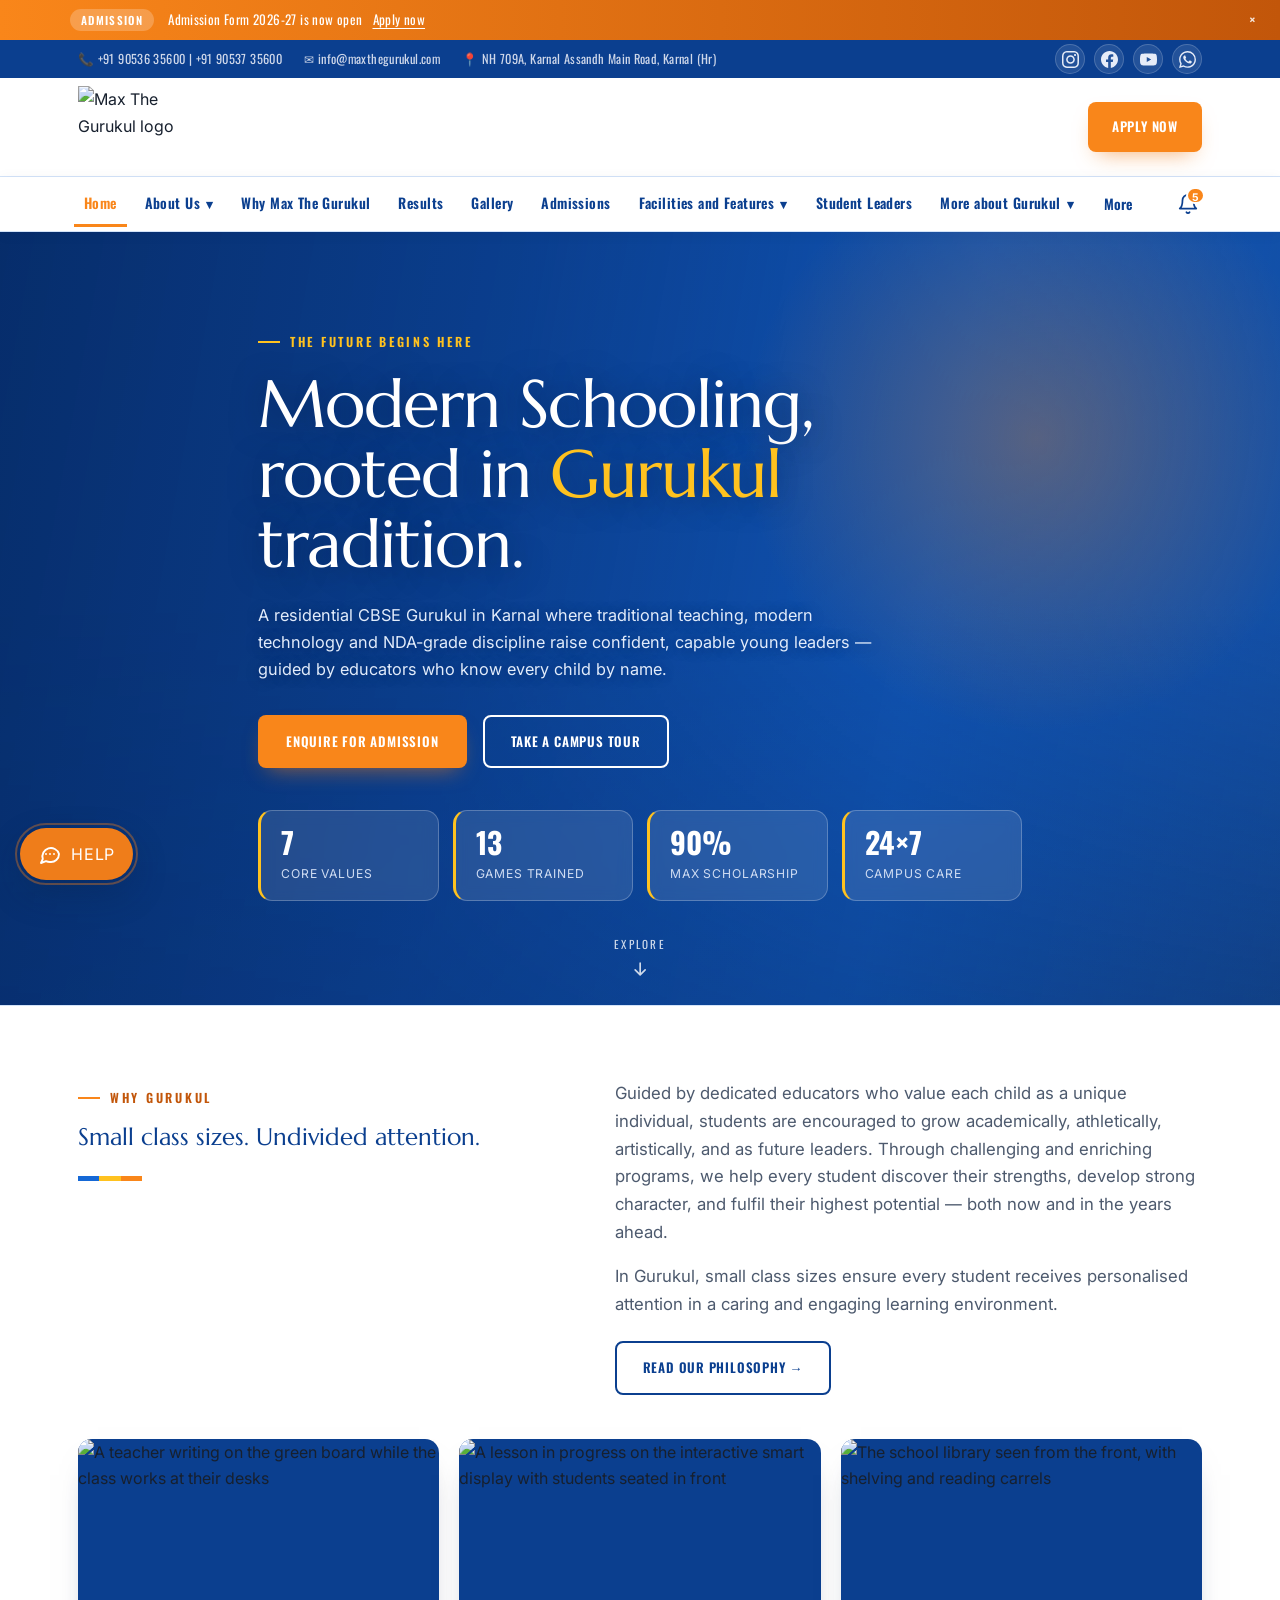
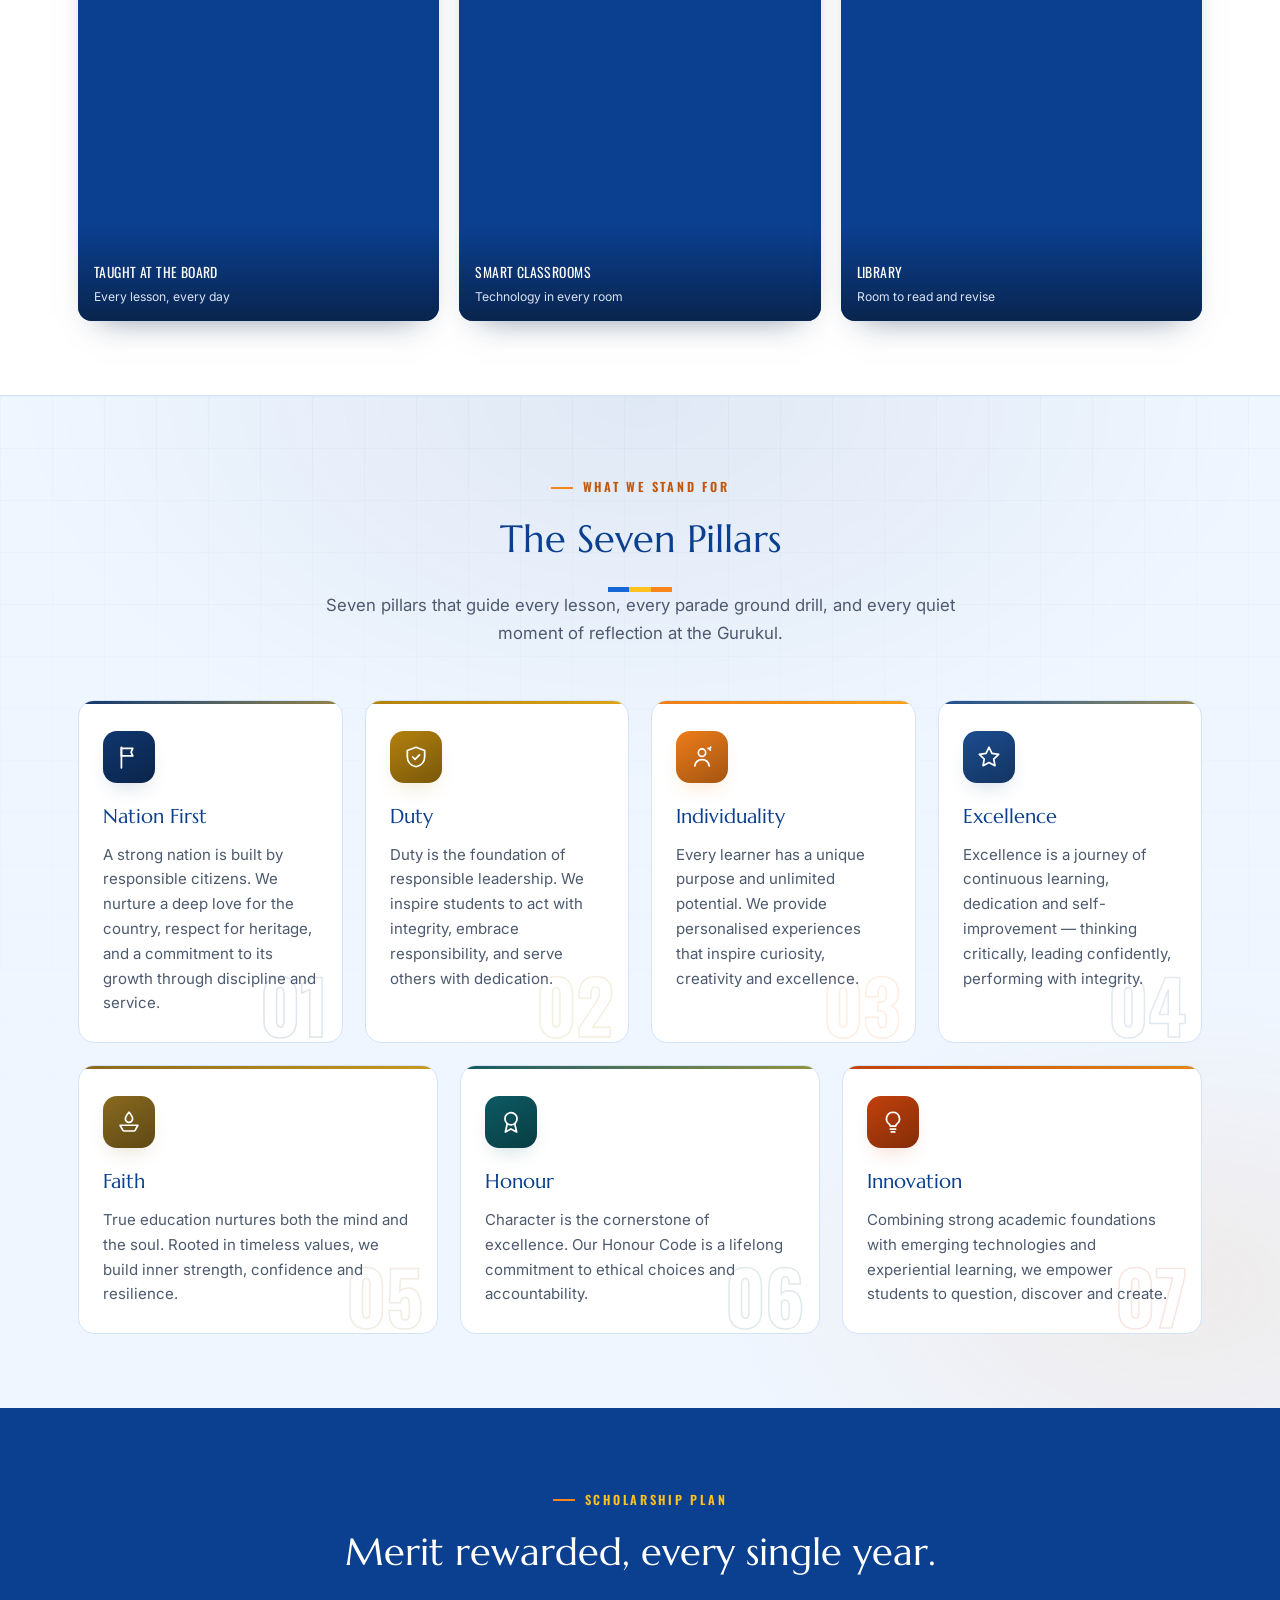
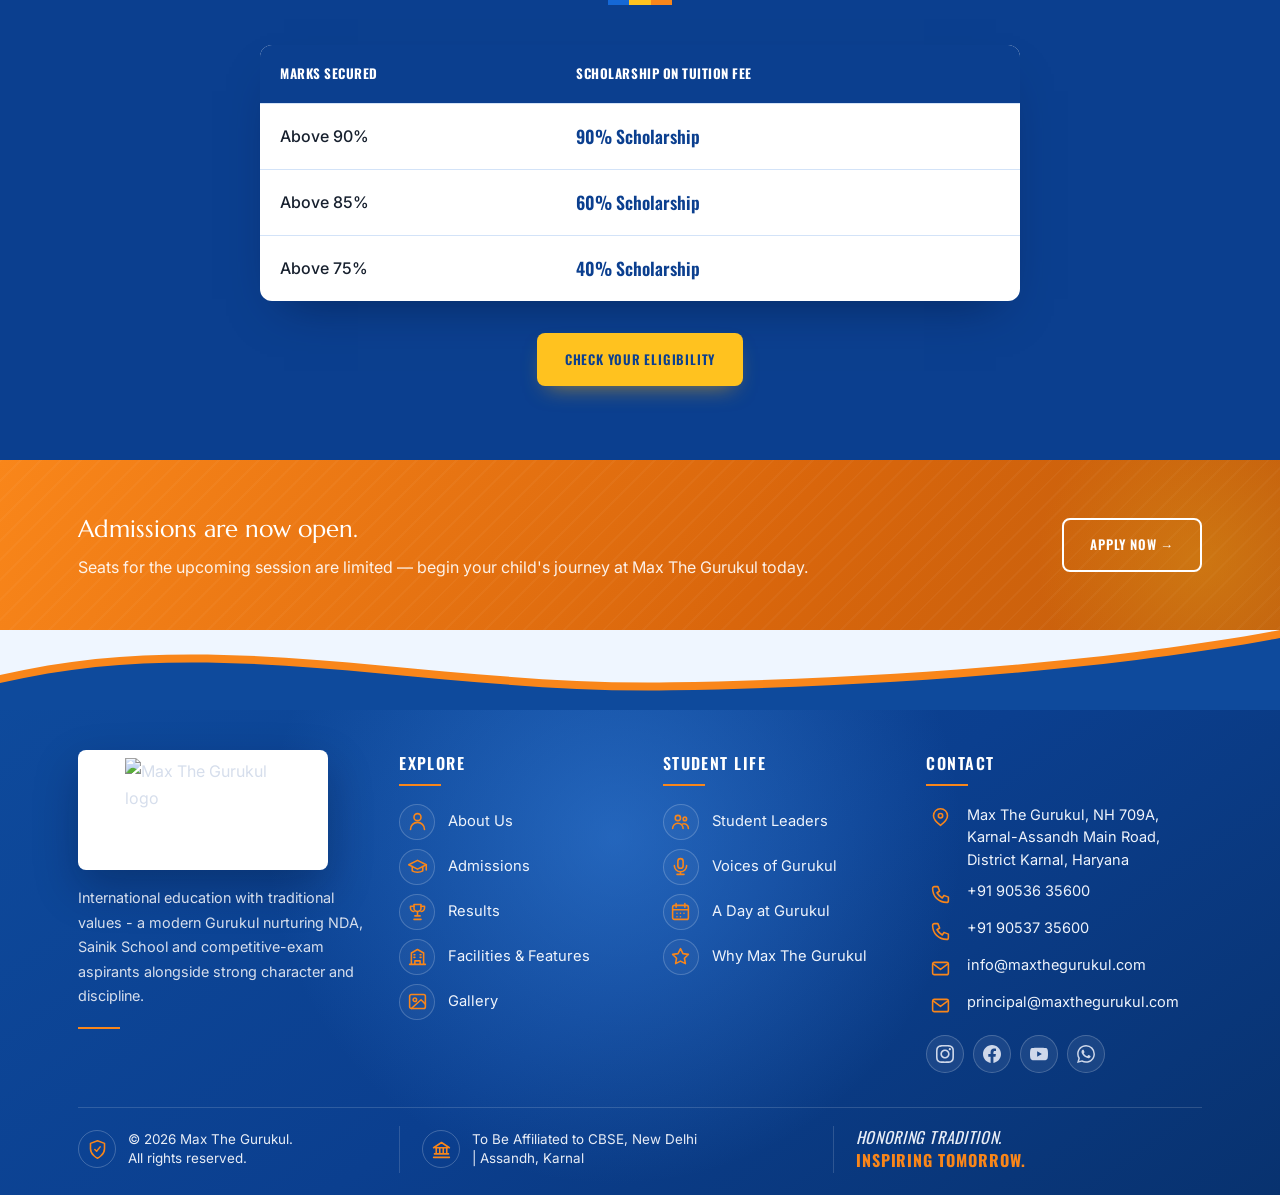
==== commit d8838929: "Add files via upload" ====
--- a/index.html
+++ b/index.html
@@ -5,8 +5,9 @@
 <meta name="viewport" content="width=device-width, initial-scale=1.0">
 <title>Home | Max The Gurukul, Karnal</title>
 <meta name="description" content="Max The Gurukul, Karnal — International education with traditional values. CBSE residential Gurukul with NDA and Sainik School focus.">
-<link rel="icon" href="images/logo.png">
+<link rel="icon" type="image/png" href="images/favicon.png">
 <link rel="stylesheet" href="css/style.css">
+<link rel="stylesheet" href="css/chatbot.css">
 </head>
 <body>
 <a class="skip-link" href="#main-content">Skip to main content</a>
@@ -29,7 +30,11 @@
 <header class="site-header">
   <div class="nav-row wrap">
     <a href="index.html" class="brand">
-      <img src="images/logo.png" alt="Max The Gurukul logo">
+      <picture>
+        <source type="image/webp" srcset="images/optimized/logo-160.webp 160w, images/optimized/logo-320.webp 320w, images/optimized/logo-480.webp 480w" sizes="122px">
+        <img src="images/optimized/logo-160.png" srcset="images/optimized/logo-160.png 160w, images/optimized/logo-320.png 320w, images/optimized/logo-480.png 480w" sizes="122px"
+             width="480" height="320" alt="Max The Gurukul logo" decoding="async">
+      </picture>
       <span class="brand-text">
 
         <span>MAX THE GURUKUL</span>
@@ -105,30 +110,36 @@
 <main id="main-content" role="main">
 
 <section class="hero">
-  <div class="wrap hero-grid">
-    <div>
-      <span class="eyebrow">The Future Begins Here</span>
-      <h1>Modern Schooling, rooted in <em>Gurukul</em> tradition.</h1>
-      <p class="lead">At Max The Gurukul, a unique blend of traditional teaching methods, innovative practices and modern technology fosters creativity, critical thinking and intellectual curiosity — guided by educators who value every child as an individual.</p>
-      <div class="cta-row">
-        <a href="admissions.html#apply" class="btn btn-primary">Enquire for Admission</a>
-        <a href="about.html" class="btn btn-outline on-navy">Discover Our Philosophy</a>
-      </div>
-      <div class="hero-stats">
-        <div><strong>7</strong><span>Core Values</span></div>
-        <div><strong>13</strong><span>Games Trained</span></div>
-        <div><strong>90%</strong><span>Max Scholarship</span></div>
-      </div>
-    </div>
-    <div class="hero-badge">
-      <img class="crest" src="images/logo.png" alt="Max The Gurukul crest">
-      <h4>International Education, Traditional Values</h4>
-      <p>A residential Gurukul preparing confident leaders for CBSE, NDA, Sainik School and beyond.</p>
-    </div>
-  </div>
-</section>
-
-<section class="section-alt">
+  <!-- Campus exteriors cross-fade behind the copy; decorative, so hidden from AT. -->
+  <div class="hero-media" aria-hidden="true">
+    <div class="hero-slide s1"></div>
+    <div class="hero-slide s2"></div>
+    <div class="hero-slide s3"></div>
+  </div>
+
+  <div class="wrap hero-inner">
+    <span class="eyebrow">The Future Begins Here</span>
+    <h1>Modern Schooling, rooted in <em>Gurukul</em> tradition.</h1>
+    <p class="lead">A residential CBSE Gurukul in Karnal where traditional teaching, modern technology and NDA-grade discipline raise confident, capable young leaders — guided by educators who know every child by name.</p>
+    <div class="cta-row">
+      <a href="admissions.html#apply" class="btn btn-primary">Enquire for Admission</a>
+      <a href="gallery.html" class="btn btn-outline on-navy">Take a Campus Tour</a>
+    </div>
+    <div class="hero-stats">
+      <div><strong>7</strong><span>Core Values</span></div>
+      <div><strong>13</strong><span>Games Trained</span></div>
+      <div><strong>90%</strong><span>Max Scholarship</span></div>
+      <div><strong>24×7</strong><span>Campus Care</span></div>
+    </div>
+  </div>
+
+  <a class="hero-scroll" href="#why-gurukul">
+    <span>Explore</span>
+    <svg viewBox="0 0 24 24" aria-hidden="true"><path d="M12 5v14M6 13l6 6 6-6"/></svg>
+  </a>
+</section>
+
+<section class="section-alt" id="why-gurukul">
   <div class="wrap intro-block">
     <div>
       <span class="eyebrow">Why Gurukul</span>
@@ -141,25 +152,111 @@
       <a href="about.html#philosophy" class="btn btn-outline" style="color:var(--navy-deep); margin-top:6px;">Read Our Philosophy →</a>
     </div>
   </div>
-</section>
-
-<section>
-  <div class="wrap">
-    <div class="section-head">
+
+  <!-- Three photographs of the thing this section actually claims - a teacher
+       working the board, a lesson on the smart display, students reading on
+       their own. All 3:4 frames so the row is uniform, all lazy since they sit
+       well below the hero. Served from images/optimized/; see tools/README.md. -->
+  <div class="wrap">
+    <div class="photo-gallery portrait-set" style="margin-top:44px;">
+      <figure>
+        <picture>
+          <source type="image/webp" srcset="images/optimized/teacher-at-blackboard-400.webp 400w, images/optimized/teacher-at-blackboard-640.webp 640w, images/optimized/teacher-at-blackboard-900.webp 900w, images/optimized/teacher-at-blackboard-1280.webp 1280w" sizes="(max-width:480px) calc(100vw - 56px), (max-width:760px) calc((100vw - 70px) / 2), (max-width:1180px) calc((100vw - 96px) / 3), 361px">
+          <img src="images/optimized/teacher-at-blackboard-640.jpg" srcset="images/optimized/teacher-at-blackboard-400.jpg 400w, images/optimized/teacher-at-blackboard-640.jpg 640w, images/optimized/teacher-at-blackboard-900.jpg 900w, images/optimized/teacher-at-blackboard-1280.jpg 1280w"
+               sizes="(max-width:480px) calc(100vw - 56px), (max-width:760px) calc((100vw - 70px) / 2), (max-width:1180px) calc((100vw - 96px) / 3), 361px"
+               width="1280" height="1707" alt="A teacher writing on the green board while the class works at their desks" loading="lazy" decoding="async">
+        </picture>
+        <figcaption>Taught at the Board<small>Every lesson, every day</small></figcaption>
+      </figure>
+      <figure>
+        <picture>
+          <source type="image/webp" srcset="images/optimized/classroom-smartboard-lesson-400.webp 400w, images/optimized/classroom-smartboard-lesson-640.webp 640w, images/optimized/classroom-smartboard-lesson-900.webp 900w, images/optimized/classroom-smartboard-lesson-1280.webp 1280w" sizes="(max-width:480px) calc(100vw - 56px), (max-width:760px) calc((100vw - 70px) / 2), (max-width:1180px) calc((100vw - 96px) / 3), 361px">
+          <img src="images/optimized/classroom-smartboard-lesson-640.jpg" srcset="images/optimized/classroom-smartboard-lesson-400.jpg 400w, images/optimized/classroom-smartboard-lesson-640.jpg 640w, images/optimized/classroom-smartboard-lesson-900.jpg 900w, images/optimized/classroom-smartboard-lesson-1280.jpg 1280w"
+               sizes="(max-width:480px) calc(100vw - 56px), (max-width:760px) calc((100vw - 70px) / 2), (max-width:1180px) calc((100vw - 96px) / 3), 361px"
+               width="1280" height="1707" alt="A lesson in progress on the interactive smart display with students seated in front" loading="lazy" decoding="async">
+        </picture>
+        <figcaption>Smart Classrooms<small>Technology in every room</small></figcaption>
+      </figure>
+      <figure>
+        <picture>
+          <source type="image/webp" srcset="images/optimized/library-reading-400.webp 400w, images/optimized/library-reading-640.webp 640w, images/optimized/library-reading-900.webp 900w, images/optimized/library-reading-1280.webp 1280w" sizes="(max-width:480px) calc(100vw - 56px), (max-width:760px) calc((100vw - 70px) / 2), (max-width:1180px) calc((100vw - 96px) / 3), 361px">
+          <img src="images/optimized/library-reading-640.jpg" srcset="images/optimized/library-reading-400.jpg 400w, images/optimized/library-reading-640.jpg 640w, images/optimized/library-reading-900.jpg 900w, images/optimized/library-reading-1280.jpg 1280w"
+               sizes="(max-width:480px) calc(100vw - 56px), (max-width:760px) calc((100vw - 70px) / 2), (max-width:1180px) calc((100vw - 96px) / 3), 361px"
+               width="1280" height="1707" alt="The school library seen from the front, with shelving and reading carrels" loading="lazy" decoding="async">
+        </picture>
+        <figcaption>Library<small>Room to read and revise</small></figcaption>
+      </figure>
+    </div>
+  </div>
+</section>
+
+<section class="values-section">
+  <div class="wrap">
+    <div class="section-head centered">
       <span class="eyebrow">What We Stand For</span>
-      <h2>Values at Max The Gurukul</h2>
-      <div class="stripe"><span class="b1"></span><span class="b2"></span><span class="b3"></span></div>
+      <h2>The Seven Pillars</h2>
+      <div class="stripe center"><span class="b1"></span><span class="b2"></span><span class="b3"></span></div>
       <p>Seven pillars that guide every lesson, every parade ground drill, and every quiet moment of reflection at the Gurukul.</p>
     </div>
-    <div class="values-grid">
-      <div class="value-card"><span class="num">01</span><h3>Nation First</h3><p>A strong nation is built by responsible citizens. We nurture a deep love for the country, respect for heritage, and a commitment to its growth through discipline and service.</p></div>
-      <div class="value-card"><span class="num">02</span><h3>Duty</h3><p>Duty is the foundation of responsible leadership. We inspire students to act with integrity, embrace responsibility, and serve others with dedication.</p></div>
-      <div class="value-card"><span class="num">03</span><h3>Individuality</h3><p>Every learner has a unique purpose and unlimited potential. We provide personalised experiences that inspire curiosity, creativity and excellence.</p></div>
-      <div class="value-card"><span class="num">04</span><h3>Excellence</h3><p>Excellence is a journey of continuous learning, dedication and self-improvement — thinking critically, leading confidently, performing with integrity.</p></div>
-      <div class="value-card"><span class="num">05</span><h3>Faith</h3><p>True education nurtures both the mind and the soul. Rooted in timeless values, we build inner strength, confidence and resilience.</p></div>
-      <div class="value-card"><span class="num">06</span><h3>Honour</h3><p>Character is the cornerstone of excellence. Our Honour Code is a lifelong commitment to ethical choices and accountability.</p></div>
-      <div class="value-card"><span class="num">07</span><h3>Innovation</h3><p>Combining strong academic foundations with emerging technologies and experiential learning, we empower students to question, discover and create.</p></div>
-    </div>
+
+    <ol class="pillars">
+      <li class="pillar p1 reveal">
+        <span class="pillar-num" aria-hidden="true">01</span>
+        <span class="pillar-ico" aria-hidden="true">
+          <svg viewBox="0 0 24 24"><path d="M5 22V3"/><path d="M5 4h10.5l-1.6 3.6L15.5 11H5z"/></svg>
+        </span>
+        <h3>Nation First</h3>
+        <p>A strong nation is built by responsible citizens. We nurture a deep love for the country, respect for heritage, and a commitment to its growth through discipline and service.</p>
+      </li>
+      <li class="pillar p2 reveal">
+        <span class="pillar-num" aria-hidden="true">02</span>
+        <span class="pillar-ico" aria-hidden="true">
+          <svg viewBox="0 0 24 24"><path d="M12 3 4 6v6c0 4.2 3.1 7.9 8 9 4.9-1.1 8-4.8 8-9V6l-8-3Z"/><path d="m9 12 2.1 2.1L15.2 10"/></svg>
+        </span>
+        <h3>Duty</h3>
+        <p>Duty is the foundation of responsible leadership. We inspire students to act with integrity, embrace responsibility, and serve others with dedication.</p>
+      </li>
+      <li class="pillar p3 reveal">
+        <span class="pillar-num" aria-hidden="true">03</span>
+        <span class="pillar-ico" aria-hidden="true">
+          <svg viewBox="0 0 24 24"><circle cx="12" cy="8" r="3.4"/><path d="M5.4 20.2c.6-3.7 3.3-5.8 6.6-5.8s6 2.1 6.6 5.8"/><path d="M19 4.5 20 3M19 4.5 17.6 4M19 4.5l.7 1.2"/></svg>
+        </span>
+        <h3>Individuality</h3>
+        <p>Every learner has a unique purpose and unlimited potential. We provide personalised experiences that inspire curiosity, creativity and excellence.</p>
+      </li>
+      <li class="pillar p4 reveal">
+        <span class="pillar-num" aria-hidden="true">04</span>
+        <span class="pillar-ico" aria-hidden="true">
+          <svg viewBox="0 0 24 24"><path d="m12 3 2.7 5.7 6.2.9-4.5 4.3 1.1 6.1-5.5-3-5.5 3 1.1-6.1L3.1 9.6l6.2-.9L12 3Z"/></svg>
+        </span>
+        <h3>Excellence</h3>
+        <p>Excellence is a journey of continuous learning, dedication and self-improvement — thinking critically, leading confidently, performing with integrity.</p>
+      </li>
+      <li class="pillar p5 reveal">
+        <span class="pillar-num" aria-hidden="true">05</span>
+        <span class="pillar-ico" aria-hidden="true">
+          <svg viewBox="0 0 24 24"><path d="M12 3c2.2 2.5 3.3 4.4 3.3 6a3.3 3.3 0 0 1-6.6 0c0-1.6 1.1-3.5 3.3-6Z"/><path d="M3.8 15h16.4l-2.3 4.3a2 2 0 0 1-1.8 1H7.9a2 2 0 0 1-1.8-1L3.8 15Z"/></svg>
+        </span>
+        <h3>Faith</h3>
+        <p>True education nurtures both the mind and the soul. Rooted in timeless values, we build inner strength, confidence and resilience.</p>
+      </li>
+      <li class="pillar p6 reveal">
+        <span class="pillar-num" aria-hidden="true">06</span>
+        <span class="pillar-ico" aria-hidden="true">
+          <svg viewBox="0 0 24 24"><circle cx="12" cy="9" r="5.6"/><path d="M8.5 13.8 6.8 21.2 12 18.4l5.2 2.8-1.7-7.4"/></svg>
+        </span>
+        <h3>Honour</h3>
+        <p>Character is the cornerstone of excellence. Our Honour Code is a lifelong commitment to ethical choices and accountability.</p>
+      </li>
+      <li class="pillar p7 reveal">
+        <span class="pillar-num" aria-hidden="true">07</span>
+        <span class="pillar-ico" aria-hidden="true">
+          <svg viewBox="0 0 24 24"><path d="M12 3a6 6 0 0 0-3.7 10.7c.7.6 1.1 1.3 1.2 2.1h5c.1-.8.5-1.5 1.2-2.1A6 6 0 0 0 12 3Z"/><path d="M9.6 18.6h4.8M10.4 21.2h3.2"/></svg>
+        </span>
+        <h3>Innovation</h3>
+        <p>Combining strong academic foundations with emerging technologies and experiential learning, we empower students to question, discover and create.</p>
+      </li>
+    </ol>
   </div>
 </section>
 
@@ -202,7 +299,11 @@
     <div class="footer-grid">
       <div>
         <div class="fbrand">
-          <img src="images/logo.png" alt="Max The Gurukul logo">
+          <picture>
+            <source type="image/webp" srcset="images/optimized/logo-240.webp 240w, images/optimized/logo-480.webp 480w" sizes="250px">
+            <img src="images/optimized/logo-320.png" srcset="images/optimized/logo-240.png 240w, images/optimized/logo-320.png 320w, images/optimized/logo-480.png 480w" sizes="250px"
+                 width="250" height="167" alt="Max The Gurukul logo" decoding="async" loading="lazy">
+          </picture>
         </div>
         <p>International education with traditional values — a modern Gurukul nurturing NDA, Sainik School and competitive-exam aspirants alongside strong character and discipline.</p>
       </div>
@@ -248,6 +349,7 @@
   </div>
 </footer>
 <script src="js/script.js"></script>
+<script src="js/chatbot.js"></script>
 <script src="js/notifications.js"></script>
 </body>
 </html>
--- a/css/style.css
+++ b/css/style.css
@@ -1,7 +1,7 @@
 @charset "UTF-8";
 /* ============================================================
    MAX THE GURUKUL — stylesheet
-   Tokens: Navy (institution) / Gold (honour) / Orange (energy)
+   Tokens: Crest Blue (institution) / Gold (honour) / Orange (energy)
    Signature: the "Parade Stripe" — a three-band rule drawn from
    the sash in the school crest, used to mark every section break.
    ============================================================ */
@@ -9,17 +9,30 @@
 @import url('https://fonts.googleapis.com/css2?family=Marcellus&family=Oswald:wght@400;500;600;700&family=Inter:wght@400;500;600;700&display=swap');
 
 :root{
-  --navy:      #10366e;
-  --navy-deep: #082247;
-  --navy-mid:  #1c4d8f;
-  --gold:      #d9a01c;
-  --gold-deep: #b3810e;
-  --orange:    #ef7d1a;
-  --cream:     #faf6ee;
+  /* Palette is sampled straight off the school crest: the bright royal blue of
+     the shield and wordmark, the signal orange of the laurel and the "g".
+     The old scheme leaned on near-black navy and a mustard gold over a beige
+     page — institutional, but heavy. These are the same three hues pitched
+     several stops brighter so the site reads like a school, not a ministry. */
+  --blue:       #1568d6;  /* crest blue — the primary */
+  --blue-deep:  #0b3f8f;  /* depth without going black */
+  --blue-mid:   #2f83ea;
+  --blue-soft:  #e8f1fd;  /* tinted panel fill */
+
+  /* The original token names are kept and simply re-pointed at the brighter
+     hues, so all 14 pages inherit the new palette without editing 200+ call
+     sites. --navy* now means "brand blue", not "navy". */
+  --navy:      var(--blue);
+  --navy-deep: var(--blue-deep);
+  --navy-mid:  var(--blue-mid);
+  --gold:      #ffc21f;
+  --gold-deep: #c2560a;  /* eyebrow ink — the old #b3810e failed contrast on light */
+  --orange:    #f9861a;  /* crest orange */
+  --cream:     #eff6ff;  /* page ground: a cool blue-white, was beige #faf6ee */
   --paper:     #ffffff;
-  --ink:       #1a1d24;
-  --ink-soft:  #4a5063;
-  --line:      #e4dfd2;
+  --ink:       #17202e;
+  --ink-soft:  #4d5a6e;
+  --line:      #d3e3f8;  /* hairlines now tint blue, was beige */
   --radius:    8px;
   --max-w:     1180px;
 }
@@ -99,36 +112,75 @@
 
 /* ---------- Buttons ---------- */
 .btn{
+  position:relative; overflow:hidden;
   display:inline-flex; align-items:center; gap:10px;
   font-family:'Oswald',sans-serif; font-weight:600;
   letter-spacing:.06em; text-transform:uppercase; font-size:.82rem;
   padding:14px 26px; border-radius:var(--radius); border:2px solid transparent;
-  cursor:pointer; transition:transform .15s ease, background .2s ease, color .2s ease;
-}
-.btn:hover{ transform:translateY(-2px); }
-.btn-primary{ background:var(--orange); color:#fff; }
-.btn-primary:hover{ background:#d76c0f; }
+  cursor:pointer;
+  transition:transform .2s cubic-bezier(.2,.7,.3,1), background .2s ease,
+             color .2s ease, box-shadow .25s ease, border-color .2s ease;
+}
+/* Light sweeps across the face on hover — one shared gloss for every button. */
+.btn::after{
+  content:""; position:absolute; inset:0; pointer-events:none;
+  background:linear-gradient(115deg, transparent 40%, rgba(255,255,255,.28) 50%, transparent 60%);
+  transform:translateX(-110%);
+  transition:transform .6s cubic-bezier(.2,.7,.3,1);
+}
+.btn:hover::after{ transform:translateX(110%); }
+.btn > *{ position:relative; z-index:1; }
+.btn:hover{ transform:translateY(-3px); }
+.btn:active{ transform:translateY(-1px); }
+.btn-primary{ background:var(--orange); color:#fff; box-shadow:0 10px 22px -10px rgba(239,125,26,.65); }
+.btn-primary:hover{ background:#d76c0f; box-shadow:0 16px 30px -12px rgba(239,125,26,.75); }
 .btn-outline{ border-color:currentColor; background:transparent; }
+.btn-outline:hover{ box-shadow:0 10px 22px -12px rgba(8,34,71,.4); }
 .btn-outline.on-navy{ color:#fff; }
-.btn-gold{ background:var(--gold); color:var(--navy-deep); }
-.btn-gold:hover{ background:#c68f16; }
+.btn-gold{ background:var(--gold); color:var(--navy-deep); box-shadow:0 10px 22px -10px rgba(217,160,28,.7); }
+.btn-gold:hover{ background:#c68f16; box-shadow:0 16px 30px -12px rgba(217,160,28,.8); }
 
 /* ============== HEADER ============== */
 .topbar{
   background:var(--navy-deep); color:#cfd8ea; font-family:'Oswald',sans-serif;
   font-size:.78rem; letter-spacing:.03em;
 }
-.topbar .wrap{ display:flex; justify-content:space-between; align-items:center; padding:7px 28px; flex-wrap:wrap; gap:6px; }
+.topbar .wrap{ display:flex; justify-content:space-between; align-items:center; padding:4px 28px; flex-wrap:wrap; gap:6px; }
 .topbar a{ color:#cfd8ea; }
 .topbar .contact-bits{ display:flex; gap:22px; flex-wrap:wrap; }
-.topbar .socials{ display:flex; gap:14px; }
+.topbar .socials{ display:flex; gap:9px; align-items:center; }
 .topbar .socials a{
-  padding: 4px 12px;
-  border-radius: var(--radius);
-  background: var(--paper);
-  color: var(--navy-deep);
-  font-weight: 500;
-}
+  display:inline-flex; align-items:center; justify-content:center;
+  width:30px; height:30px; padding:0;
+  border-radius:50%;
+  overflow:hidden; font-size:0; line-height:0;
+  background:rgba(255,255,255,.10);
+  border:1px solid rgba(255,255,255,.18);
+  color:#e6ecf8;
+  transition:background .22s ease, color .2s ease, border-color .22s ease, transform .2s ease;
+}
+.topbar .socials a:hover{ transform:translateY(-1px); color:#fff; border-color:transparent; }
+
+/* Brand glyphs are injected by js/script.js so all 14 pages share one source. */
+.social-ico{ width:17px; height:17px; flex:none; display:block; fill:currentColor; }
+
+/* Each network lights up in its own colour on hover — the icon is the cue,
+   the brand colour is the confirmation. */
+.topbar .socials a[data-social="instagram"]:hover{
+  background:linear-gradient(45deg,#f09433,#dc2743 55%,#bc1888);
+}
+.topbar .socials a[data-social="facebook"]:hover{ background:#1877f2; }
+.topbar .socials a[data-social="youtube"]:hover{ background:#ff0000; }
+.topbar .socials a[data-social="whatsapp"]:hover{ background:#25d366; }
+.topbar .socials a[data-social="x"]:hover{ background:#000; }
+.topbar .socials a[data-social="linkedin"]:hover{ background:#0a66c2; }
+
+.brand-bar{ background:var(--paper); border-bottom:1px solid var(--line); }
+.brand-row{
+  min-height:94px; padding:8px 28px;
+  display:flex; align-items:center; justify-content:space-between; gap:24px;
+}
+.brand-row > .btn{ flex:none; white-space:nowrap; padding:12px 22px; }
 
 header.site-header{
   background:var(--paper);
@@ -136,7 +188,7 @@
   border-bottom:1px solid var(--line);
   box-shadow:0 2px 14px rgba(8,34,71,.05);
 }
-.nav-row{ display:flex; align-items:center; justify-content:space-between; padding:8px 20px; gap:18px; min-height:72px; }
+.nav-row{ display:flex; align-items:center; justify-content:center; padding:2px 20px; gap:18px; min-height:54px; }
 .brand{
   display:flex; align-items:center; gap:14px;
   padding:0;
@@ -148,13 +200,13 @@
 .brand:hover{ background:transparent; transform:none; box-shadow:none; }
 .brand img{
   display:block;
-  width:100px;
-  max-width:100px;
+  width:122px;
+  max-width:122px;
   height:auto;
-  border-radius:18px;
-  background:#fff;
-  padding:6px;
-  box-shadow:0 12px 28px rgba(16,54,110,.12);
+  border-radius:0;
+  background:transparent;
+  padding:0;
+  box-shadow:none;
 }
 nav.primary-nav{
   flex:1;
@@ -166,7 +218,7 @@
   min-width:0;
 }
 .brand .brand-text{
-  display:block; /* Make the brand text visible */
+  display:none;
 }
 .brand .brand-text span{
   display: block;
@@ -241,6 +293,7 @@
 }
 .more-item{ display:none; position:relative; }
 .more-item .dropdown{ left:auto; right:0; min-width:240px; opacity:0; visibility:hidden; transform:translateY(6px); transition:opacity .16s ease, transform .16s ease, visibility .16s ease; }
+nav.primary-nav .more-item > .dropdown{ left:auto; right:0; }
 .more-item:hover .dropdown,
 .more-item.open .dropdown{
   opacity:1; visibility:visible; transform:translateY(0); pointer-events:auto;
@@ -383,77 +436,267 @@
 /* Drawer-only chrome — hidden on desktop, revealed in the mobile media query. */
 .drawer-cta, .drawer-contact{ display:none; }
 
-/* ============== HERO ============== */
+/* ============== HERO ==============
+   The campus itself carries this section. Three exterior photographs cross-fade
+   behind the copy on a 24s loop, each one drifting in scale so the frame never
+   sits still — a visitor should feel they are already standing at the gate.
+   Readability comes from a blue wash that is dense on the left, where the type
+   sits, and thins out to the right so the building stays legible as a building. */
 .hero{
+  position:relative; isolation:isolate; overflow:hidden;
+  display:flex; align-items:center;
+  min-height:clamp(540px, 80vh, 760px);
+  padding:92px 0 104px;
+  background:var(--blue-deep);
+  color:#fff;
+}
+.hero-media{ position:absolute; inset:0; z-index:-3; }
+.hero-slide{
+  position:absolute; inset:0;
+  background-size:cover; background-position:center 40%;
+  opacity:0;
+  animation:heroPan 24s linear infinite;
+  will-change:opacity, transform;
+}
+.hero-slide.s1{ background-image:url('../images/school-building-2.jpg'); animation-delay:0s; }
+.hero-slide.s2{ background-image:url('../images/school-building-1.jpg'); animation-delay:8s; }
+.hero-slide.s3{ background-image:url('../images/school-building-3.jpg'); animation-delay:16s; }
+/* Hold for a third of the loop, hand over in a 2s dissolve, then drift on
+   unseen back to the start scale — the reset is invisible because opacity is 0. */
+@keyframes heroPan{
+  0%              { opacity:0; transform:scale(1.04); }
+  2%              { opacity:1; }
+  31%             { opacity:1; }
+  36%, 100%       { opacity:0; transform:scale(1.15); }
+}
+
+/* Left-dense blue wash: brand colour over the photograph, and the contrast
+   floor for every piece of white type in the section. */
+.hero::before{
+  content:""; position:absolute; inset:0; z-index:-2; pointer-events:none;
+  background:
+    linear-gradient(100deg,
+      rgba(7,44,104,.93)  0%,
+      rgba(11,63,143,.84) 38%,
+      rgba(21,104,214,.48) 70%,
+      rgba(47,131,234,.24) 100%),
+    linear-gradient(to top, rgba(6,35,86,.72), transparent 52%);
+}
+/* Warm bloom in the top-right corner, so the crest's orange is present in the
+   first thing anyone sees. */
+.hero::after{
+  content:""; position:absolute; z-index:-1; right:-8%; top:-18%;
+  width:54vmax; height:54vmax; border-radius:50%; pointer-events:none;
+  background:radial-gradient(circle, rgba(249,134,26,.30), transparent 60%);
+}
+
+.hero-inner{ position:relative; max-width:820px; }
+.hero .eyebrow{ color:var(--gold); }
+.hero .eyebrow::before{ background:var(--gold); }
+.hero h1{
+  color:#fff;
+  font-size:clamp(2.4rem, 5.2vw, 4.2rem);
+  line-height:1.05; letter-spacing:-.015em;
+  margin:18px 0 22px;
+  text-shadow:0 2px 30px rgba(4,24,58,.5);
+}
+.hero h1 em{ font-style:normal; color:var(--gold); }
+.hero p.lead{
+  color:#e2ecfb; font-size:clamp(1.02rem,1.25vw,1.16rem);
+  max-width:620px; text-shadow:0 1px 14px rgba(4,24,58,.45);
+}
+.hero .cta-row{ display:flex; gap:16px; margin-top:32px; flex-wrap:wrap; }
+
+/* Stats read as frosted plaques lifted off the photograph rather than text
+   floating on it — the blur is what keeps them legible over the brighter
+   right-hand side of the frame. */
+.hero-stats{
+  display:flex; flex-wrap:wrap; gap:14px;
+  margin-top:42px; padding:0; border:0;
+}
+.hero-stats div{
+  flex:1 1 160px; padding:15px 20px;
+  border:1px solid rgba(255,255,255,.24);
+  border-left:3px solid var(--gold);
+  border-radius:14px;
+  background:rgba(255,255,255,.11);
+  backdrop-filter:blur(7px); -webkit-backdrop-filter:blur(7px);
+  transition:background .25s ease, border-left-color .25s ease, transform .25s cubic-bezier(.2,.7,.3,1);
+}
+.hero-stats div:hover{
+  transform:translateY(-4px);
+  background:rgba(255,255,255,.17);
+  border-left-color:var(--orange);
+}
+.hero-stats strong{
+  display:block; font-family:'Oswald',sans-serif;
+  font-size:1.85rem; line-height:1.1; color:#fff;
+}
+.hero-stats span{
+  font-size:.76rem; color:#cfdcf2;
+  text-transform:uppercase; letter-spacing:.07em;
+}
+
+/* Scroll cue — the hero is tall enough that first-time visitors need telling
+   there is more below the fold. */
+.hero-scroll{
+  position:absolute; z-index:2; left:50%; bottom:26px; translate:-50% 0;
+  display:inline-flex; flex-direction:column; align-items:center; gap:6px;
+  font-family:'Oswald',sans-serif; font-size:.7rem; letter-spacing:.2em;
+  text-transform:uppercase; color:rgba(255,255,255,.8);
+  transition:color .2s ease;
+}
+.hero-scroll:hover{ color:#fff; }
+.hero-scroll svg{
+  width:20px; height:20px; fill:none; stroke:currentColor;
+  stroke-width:2; stroke-linecap:round; stroke-linejoin:round;
+  animation:scrollNudge 1.9s ease-in-out infinite;
+}
+@keyframes scrollNudge{
+  0%,100%{ transform:translateY(0);   opacity:.75; }
+  50%    { transform:translateY(5px); opacity:1;   }
+}
+
+@media (prefers-reduced-motion:reduce){
+  .hero-slide{ animation:none; }
+  .hero-slide.s1{ opacity:1; }
+  .hero-scroll svg{ animation:none; }
+}
+
+/* ============== PAGE HERO (inner pages) ==============
+   The same campus-behind-blue treatment as the homepage, at a quieter volume:
+   one still frame, no motion, and a denser wash — these bands are only 56px of
+   breathing room around a title, so the photograph reads as texture, not
+   subject. Keeps all 13 inner pages visually of a piece with the front door. */
+.page-hero{
+  position:relative; isolation:isolate; overflow:hidden;
+  padding:56px 0 46px; color:#fff;
+  background:
+    linear-gradient(100deg, rgba(7,44,104,.94) 0%, rgba(11,63,143,.88) 46%, rgba(21,104,214,.62) 100%),
+    url('../images/school-building-2.jpg') center 38%/cover no-repeat,
+    var(--blue-deep);
+}
+.page-hero > *{ position:relative; }
+.page-hero::after{ content:""; position:absolute; left:0; right:0; bottom:0; height:6px;
+  background:linear-gradient(90deg, var(--blue-mid) 33%, var(--gold) 33% 66%, var(--orange) 66%); }
+.page-hero .eyebrow{ color:var(--gold); }
+.page-hero .eyebrow::before{ background:var(--gold); }
+.page-hero h1{ color:#fff; font-size:clamp(1.9rem,3.6vw,2.6rem); margin:10px 0 6px; text-shadow:0 2px 20px rgba(4,24,58,.5); }
+.breadcrumb{ font-family:'Oswald',sans-serif; font-size:.8rem; color:#cfdcf2; letter-spacing:.04em; }
+.breadcrumb a:hover{ color:var(--gold); }
+
+/* ============== VALUES / THE SEVEN PILLARS ============== */
+/* The seven values are the school's core story, so they get the most deliberate
+   treatment on the page: a banded section, a numbered card each, and a per-pillar
+   accent drawn from the crest palette. Layout is a 4-over-3 pyramid on a 12-column
+   grid — the odd seventh value reads as intentional rather than left over. */
+.values-section{
   position:relative; overflow:hidden;
   background:
-    radial-gradient(circle at 85% 15%, rgba(217,160,28,.18), transparent 46%),
-    linear-gradient(160deg, var(--navy-deep), var(--navy) 62%, var(--navy-mid));
-  color:#fff; padding:96px 0 84px;
-}
-.hero::before{
-  content:""; position:absolute; inset:0; opacity:.10; pointer-events:none;
+    radial-gradient(ellipse 70% 55% at 50% 0%, rgba(16,54,110,.07), transparent 70%),
+    radial-gradient(ellipse 50% 40% at 92% 88%, rgba(239,125,26,.09), transparent 70%),
+    var(--cream);
+}
+/* Faint grid, echoing the hero, so the band has texture without noise. */
+.values-section::before{
+  content:""; position:absolute; inset:0; pointer-events:none; opacity:.5;
   background-image:
-    linear-gradient(rgba(255,255,255,.5) 1px, transparent 1px),
-    linear-gradient(90deg, rgba(255,255,255,.5) 1px, transparent 1px);
-  background-size:44px 44px;
-}
-.hero-grid{ position:relative; display:grid; grid-template-columns:1.15fr .85fr; gap:50px; align-items:center; }
-.hero .eyebrow{ color:var(--gold); }
-.hero h1{ color:#fff; font-size:clamp(2.3rem,4.4vw,3.6rem); line-height:1.12; margin:16px 0 20px; }
-.hero h1 em{ font-style:normal; color:var(--gold); }
-.hero p.lead{ color:#d3dcee; font-size:1.12rem; max-width:560px; }
-.hero .cta-row{ display:flex; gap:16px; margin-top:30px; flex-wrap:wrap; }
-.hero-badge{
-  background:rgba(255,255,255,.08); border:1px solid rgba(255,255,255,.20);
-  border-radius:24px; padding:32px; backdrop-filter:blur(3px);
-  box-shadow:0 24px 50px rgba(2,20,54,.18);
-  max-width:420px; margin:0 auto;
-}
-.hero-badge .crest{
-  width: 260px; height:auto; margin:0 auto 18px;
-  box-shadow:0 16px 32px rgba(8,34,71,.18);
-  object-fit:contain;
-  border-radius:12px;
-}
-.hero-badge h4{ color:#fff; text-align:center; font-size:1.1rem; }
-.hero-badge p{ text-align:center; color:#c3cbdc; font-size:.96rem; margin-bottom:0; }
-
-.hero-stats{ display:grid; grid-template-columns:repeat(3,1fr); gap:18px; margin-top:40px; border-top:1px solid rgba(255,255,255,.18); padding-top:26px; }
-.hero-stats div{ text-align:left; border-left:2px solid var(--gold); padding-left:16px; }
-.hero-stats div{ text-align:left; border-left:2px solid var(--gold); padding-left:16px; }
-.hero-stats strong{ display:block; font-family:'Oswald',sans-serif; font-size:1.7rem; color:#fff; }
-.hero-stats span{ font-size:.8rem; color:#b9c3d8; text-transform:uppercase; letter-spacing:.05em; }
-
-/* ============== PAGE HERO (inner pages) ============== */
-.page-hero{
-  background:linear-gradient(160deg, var(--navy-deep), var(--navy-mid));
-  color:#fff; padding:56px 0 46px; position:relative;
-}
-.page-hero::after{ content:""; position:absolute; left:0; right:0; bottom:0; height:6px;
-  background:linear-gradient(90deg, var(--navy) 33%, var(--gold) 33% 66%, var(--orange) 66%); }
-.page-hero .eyebrow{ color:var(--gold); }
-.page-hero h1{ color:#fff; font-size:clamp(1.9rem,3.6vw,2.6rem); margin:10px 0 6px; }
-.breadcrumb{ font-family:'Oswald',sans-serif; font-size:.8rem; color:#b9c3d8; letter-spacing:.04em; }
-.breadcrumb a:hover{ color:var(--gold); }
-
-/* ============== VALUES / CARDS ============== */
-.values-grid{ display:grid; grid-template-columns:repeat(4,1fr); gap:22px; }
-.value-card{
-  background:var(--paper); border:1px solid var(--line); padding:26px 22px;
-  border-top:4px solid var(--navy); transition:box-shadow .2s ease, transform .2s ease;
-  border-radius:var(--radius);
-}
-.value-card:nth-child(2){ border-top-color:var(--gold); }
-.value-card:nth-child(3){ border-top-color:var(--orange); }
-.value-card:nth-child(4){ border-top-color:var(--navy-mid); }
-.value-card:nth-child(5){ border-top-color:var(--gold-deep); }
-.value-card:nth-child(6){ border-top-color:var(--navy); }
-.value-card:nth-child(7){ border-top-color:var(--orange); }
-.value-card:hover{ box-shadow:0 16px 30px rgba(8,34,71,.09); transform:translateY(-4px); }
-.value-card .num{ font-family:'Oswald',sans-serif; color:var(--line); font-size:1.6rem; font-weight:700; }
-.value-card h3{ font-size:1.18rem; margin:6px 0 10px; }
-.value-card p{ color:var(--ink-soft); font-size:.94rem; margin-bottom:0; }
+    linear-gradient(rgba(16,54,110,.05) 1px, transparent 1px),
+    linear-gradient(90deg, rgba(16,54,110,.05) 1px, transparent 1px);
+  background-size:52px 52px;
+  mask-image:linear-gradient(#000, transparent 78%);
+  -webkit-mask-image:linear-gradient(#000, transparent 78%);
+}
+.values-section > .wrap{ position:relative; }
+
+.section-head.centered{ margin:0 auto 52px; text-align:center; max-width:660px; }
+.section-head.centered .eyebrow{ justify-content:center; }
+
+.pillars{
+  display:grid; grid-template-columns:repeat(12,1fr); gap:22px;
+  margin:0; padding:0; list-style:none;
+  counter-reset:none;
+}
+.pillar{
+  --accent:var(--navy);
+  --accent-soft:rgba(16,54,110,.14);
+  position:relative; isolation:isolate; overflow:hidden;
+  grid-column:span 3;
+  background:var(--paper);
+  border:1px solid var(--line);
+  border-radius:16px;
+  padding:30px 24px 26px;
+  transition:transform .34s cubic-bezier(.2,.7,.3,1), box-shadow .34s ease, border-color .3s ease;
+}
+/* Second row: three cards at 4 columns each, so the row fills edge to edge. */
+.pillar:nth-child(n+5){ grid-column:span 4; }
+
+/* Accent rail across the top — a 3px hint that swells to 6px on hover.
+   Solid fallback first: browsers without color-mix() drop the gradient line
+   and keep a flat accent rail rather than rendering nothing. */
+.pillar::before{
+  content:""; position:absolute; left:0; right:0; top:0; height:3px;
+  background:var(--accent);
+  background:linear-gradient(90deg, var(--accent), color-mix(in srgb, var(--accent) 45%, var(--gold)));
+  transition:height .3s cubic-bezier(.2,.7,.3,1);
+}
+/* Accent wash that fades up from the base of the card on hover. */
+.pillar::after{
+  content:""; position:absolute; inset:0; z-index:-1; opacity:0;
+  background:linear-gradient(180deg, transparent 35%, var(--accent-soft));
+  transition:opacity .34s ease;
+}
+.pillar:hover, .pillar:focus-within{
+  transform:translateY(-7px);
+  border-color:transparent;
+  box-shadow:0 22px 44px -16px var(--accent-soft), 0 6px 16px rgba(8,34,71,.07);
+}
+.pillar:hover::before, .pillar:focus-within::before{ height:6px; }
+.pillar:hover::after, .pillar:focus-within::after{ opacity:1; }
+
+/* Ghost numeral, bottom-right. Big enough to give the card a graphic anchor,
+   pale enough to stay behind the copy. */
+.pillar-num{
+  position:absolute; right:14px; bottom:2px; z-index:-1;
+  font-family:'Oswald',sans-serif; font-weight:700; font-size:4.6rem; line-height:1;
+  color:transparent;
+  -webkit-text-stroke:1.5px var(--accent);
+  opacity:.13;
+  transition:opacity .34s ease, transform .34s cubic-bezier(.2,.7,.3,1);
+  pointer-events:none;
+}
+.pillar:hover .pillar-num{ opacity:.22; transform:translateY(-3px) scale(1.04); }
+
+.pillar-ico{
+  display:flex; align-items:center; justify-content:center;
+  width:52px; height:52px; margin-bottom:18px;
+  border-radius:14px;
+  background:var(--accent);
+  background:linear-gradient(150deg, var(--accent), color-mix(in srgb, var(--accent) 68%, #000));
+  box-shadow:0 10px 20px -8px var(--accent-soft);
+  transition:transform .38s cubic-bezier(.2,.7,.3,1), border-radius .38s ease;
+}
+.pillar-ico svg{
+  width:26px; height:26px; fill:none;
+  stroke:#fff; stroke-width:1.6; stroke-linecap:round; stroke-linejoin:round;
+}
+.pillar:hover .pillar-ico{ transform:rotate(-6deg) scale(1.07); border-radius:18px; }
+
+.pillar h3{
+  font-size:1.24rem; margin:0 0 9px; position:relative;
+  transition:color .25s ease;
+}
+.pillar:hover h3{ color:var(--accent); }
+.pillar p{ color:var(--ink-soft); font-size:.94rem; margin:0; position:relative; }
+
+/* Per-pillar accents. Navy → gold → orange, cycled so no two neighbours match. */
+.pillar.p1{ --accent:#10366e; --accent-soft:rgba(16,54,110,.20); }
+.pillar.p2{ --accent:#b3810e; --accent-soft:rgba(179,129,14,.22); }
+.pillar.p3{ --accent:#ef7d1a; --accent-soft:rgba(239,125,26,.24); }
+.pillar.p4{ --accent:#1c4d8f; --accent-soft:rgba(28,77,143,.22); }
+.pillar.p5{ --accent:#8a6a1f; --accent-soft:rgba(138,106,31,.22); }
+.pillar.p6{ --accent:#0d5a63; --accent-soft:rgba(13,90,99,.22); }
+.pillar.p7{ --accent:#c2410c; --accent-soft:rgba(194,65,12,.22); }
 
 .intro-block{ display:grid; grid-template-columns:.9fr 1.1fr; gap:56px; align-items:start; }
 .intro-block .crest-lg{ width:180px; }
@@ -462,55 +705,178 @@
 /* ============== FEATURE / FACILITY TILES (icon based, no stock photos) ============== */
 .tile-grid{ display:grid; grid-template-columns:repeat(3,1fr); gap:20px; }
 .tile{
+  position:relative; overflow:hidden;
   background:var(--paper); border:1px solid var(--line); padding:24px;
   display:flex; gap:16px; align-items:flex-start; min-height:170px;
-  border-radius:var(--radius);
-}
+  border-radius:14px;
+  transition:transform .3s cubic-bezier(.2,.7,.3,1), box-shadow .3s ease, border-color .3s ease;
+}
+/* Gold rail that wipes in from the left edge on hover. */
+.tile::before{
+  content:""; position:absolute; left:0; top:0; bottom:0; width:3px;
+  background:linear-gradient(180deg, var(--gold), var(--orange));
+  transform:scaleY(0); transform-origin:top;
+  transition:transform .34s cubic-bezier(.2,.7,.3,1);
+}
+.tile:hover{
+  transform:translateY(-5px);
+  border-color:transparent;
+  box-shadow:0 20px 38px -18px rgba(8,34,71,.34), 0 4px 12px rgba(8,34,71,.05);
+}
+.tile:hover::before{ transform:scaleY(1); }
 .tile .ico{
-  flex:none; width:48px; height:48px; border-radius:50%; background:var(--navy-deep);
+  flex:none; width:48px; height:48px; border-radius:50%;
+  background:var(--navy-deep);
+  background:linear-gradient(150deg, var(--navy-mid), var(--navy-deep));
   display:flex; align-items:center; justify-content:center;
-}
+  box-shadow:0 8px 18px -8px rgba(8,34,71,.5);
+  transition:transform .34s cubic-bezier(.2,.7,.3,1), border-radius .34s ease;
+}
+.tile:hover .ico{ transform:scale(1.08) rotate(-6deg); border-radius:16px; }
 .tile .ico svg{ width:24px; height:24px; stroke:var(--gold); fill:none; stroke-width:1.7; }
-.tile h4{ font-size:1.02rem; margin-bottom:4px; font-family:'Inter',sans-serif; font-weight:700; }
+.tile h4{ font-size:1.02rem; margin-bottom:4px; font-family:'Inter',sans-serif; font-weight:700; transition:color .22s ease; }
+.tile:hover h4{ color:var(--navy); }
 .tile p{ font-size:.9rem; color:var(--ink-soft); margin:0; }
 
 /* ============== SCHOLARSHIP TABLE ============== */
-.scholar-table{ width:100%; border-collapse:collapse; background:var(--paper); }
+.scholar-table{
+  width:100%; border-collapse:collapse; background:var(--paper);
+  border-radius:12px; overflow:hidden;
+  box-shadow:0 22px 48px -24px rgba(2,20,54,.6);
+}
 .scholar-table th,.scholar-table td{ padding:18px 20px; text-align:left; border-bottom:1px solid var(--line); }
 .scholar-table thead th{ background:var(--navy-deep); color:#fff; font-family:'Oswald',sans-serif; letter-spacing:.04em; text-transform:uppercase; font-size:.82rem; }
+.scholar-table tbody td{ color:var(--ink); font-weight:500; }
 .scholar-table tbody tr:last-child td{ border-bottom:none; }
 .scholar-table td.pct{ font-family:'Oswald',sans-serif; font-weight:600; color:var(--navy-deep); font-size:1.1rem; }
+/* Gold rail slides in from the left on hover to mark the row being read. */
+.scholar-table tbody tr{ transition:background .22s ease; }
+.scholar-table tbody tr td:first-child{ box-shadow:inset 0 0 0 0 var(--gold); transition:box-shadow .26s cubic-bezier(.2,.7,.3,1); }
 .scholar-table tbody tr:hover{ background:var(--cream); }
+.scholar-table tbody tr:hover td:first-child{ box-shadow:inset 4px 0 0 0 var(--gold); }
+.scholar-table tbody tr:hover td.pct{ color:var(--gold-deep); }
 
 /* ============== TABS (Results) ============== */
 .tabs-nav{ display:flex; flex-wrap:wrap; gap:8px; margin-bottom:30px; }
 .tabs-nav button{
   font-family:'Oswald',sans-serif; font-size:.86rem; letter-spacing:.04em; text-transform:uppercase;
   padding:11px 20px; background:var(--paper); border:1px solid var(--line); cursor:pointer; color:var(--navy-deep);
-}
-.tabs-nav button.active{ background:var(--navy-deep); color:#fff; border-color:var(--navy-deep); }
+  border-radius:99px;
+  transition:background .22s ease, color .22s ease, border-color .22s ease,
+             transform .2s ease, box-shadow .22s ease;
+}
+.tabs-nav button:hover{
+  transform:translateY(-2px); border-color:var(--gold);
+  box-shadow:0 8px 18px -10px rgba(8,34,71,.35);
+}
+.tabs-nav button.active{
+  background:var(--navy-deep); color:#fff; border-color:var(--navy-deep);
+  box-shadow:0 10px 22px -12px rgba(8,34,71,.6);
+}
 .tab-panel{ display:none; }
-.tab-panel.active{ display:block; }
-.result-card{ background:var(--paper); border:1px solid var(--line); padding:26px; border-left:4px solid var(--gold); border-radius:var(--radius); }
+.tab-panel.active{ display:block; animation:tabIn .38s cubic-bezier(.2,.7,.3,1) both; }
+@keyframes tabIn{ from{ opacity:0; transform:translateY(12px); } to{ opacity:1; transform:none; } }
+
+.result-card{
+  position:relative;
+  background:var(--paper); border:1px solid var(--line); padding:28px;
+  border-left:4px solid var(--gold); border-radius:var(--radius);
+  box-shadow:0 14px 30px -22px rgba(8,34,71,.4);
+}
 .result-card h3{ font-size:1.2rem; margin-bottom:8px; }
 .result-card p{ color:var(--ink-soft); margin-bottom:0; }
 
+/* ---- PW (Physics Wallah) academic partnership ----
+   NEET prep runs under the PW programme, so both the NEET and PW panels carry the
+   partner mark. Accent shifts from the school's gold to PW's indigo to make the
+   partnership legible at a glance. */
+.result-card.is-pw{
+  border-left-color:#5B3FD1;
+  background:
+    linear-gradient(180deg, rgba(91,63,209,.05), transparent 42%),
+    var(--paper);
+}
+.pw-flag{
+  display:inline-flex; align-items:center; gap:7px;
+  font-family:'Oswald',sans-serif; font-size:.68rem; font-weight:600;
+  letter-spacing:.14em; text-transform:uppercase;
+  color:#4632ad; background:rgba(91,63,209,.10);
+  border:1px solid rgba(91,63,209,.22);
+  border-radius:99px; padding:4px 13px; margin-bottom:12px;
+}
+.pw-flag::before{
+  content:""; width:6px; height:6px; border-radius:50%; background:#5B3FD1;
+}
+.pw-partner{
+  display:flex; align-items:center; gap:22px; flex-wrap:wrap;
+  margin-top:24px; padding:20px 22px;
+  background:var(--cream);
+  border:1px solid var(--line);
+  border-radius:14px;
+}
+.pw-logo{
+  width:172px; height:auto; flex:none;
+  border-radius:0; /* the mark carries its own shape — no card rounding */
+}
+.pw-partner-text{ min-width:0; flex:1 1 260px; }
+.pw-partner-text strong{
+  display:block;
+  font-family:'Oswald',sans-serif; font-size:.7rem; font-weight:600;
+  letter-spacing:.16em; text-transform:uppercase; color:var(--gold-deep);
+  margin-bottom:4px;
+}
+.pw-partner-text span{ font-size:.92rem; color:var(--ink-soft); }
+
+@media (max-width:560px){
+  .pw-partner{ gap:14px; padding:18px; }
+  .pw-logo{ width:140px; }
+}
+
 /* ============== TIMELINE (Daily routine) ============== */
 .timeline{ position:relative; padding-left:30px; }
-.timeline::before{ content:""; position:absolute; left:6px; top:6px; bottom:6px; width:2px; background:var(--line); }
+/* The rail runs navy at dawn to gold by evening, so a long day reads as a gradient. */
+.timeline::before{
+  content:""; position:absolute; left:6px; top:6px; bottom:6px; width:2px;
+  background:linear-gradient(180deg, var(--navy), var(--gold) 55%, var(--orange));
+  opacity:.5;
+}
 .timeline-item{ position:relative; padding-bottom:26px; }
 .timeline-item:last-child{ padding-bottom:0; }
-.timeline-item::before{ content:""; position:absolute; left:-30px; top:4px; width:12px; height:12px; border-radius:50%; background:var(--orange); border:3px solid var(--cream); }
+.timeline-item::before{
+  content:""; position:absolute; left:-30px; top:4px; width:12px; height:12px;
+  border-radius:50%; background:var(--orange); border:3px solid var(--cream);
+  box-shadow:0 0 0 0 rgba(239,125,26,.35);
+  transition:box-shadow .3s ease, transform .3s cubic-bezier(.2,.7,.3,1);
+}
+.timeline-item:hover::before{ transform:scale(1.15); box-shadow:0 0 0 5px rgba(239,125,26,.18); }
 .timeline-item .time{ font-family:'Oswald',sans-serif; color:var(--gold-deep); font-weight:600; font-size:.85rem; letter-spacing:.04em; text-transform:uppercase; }
-.timeline-item h4{ margin:2px 0 4px; font-size:1.02rem; font-family:'Inter',sans-serif; font-weight:700; }
+.timeline-item h4{ margin:2px 0 4px; font-size:1.02rem; font-family:'Inter',sans-serif; font-weight:700; transition:color .22s ease; }
+.timeline-item:hover h4{ color:var(--navy); }
 
 /* ============== QUOTE / MESSAGE BLOCK ============== */
-.message-block{ display:grid; grid-template-columns:220px 1fr; gap:40px; align-items:start; background:var(--paper); border:1px solid var(--line); padding:34px; margin-bottom:28px; }
+.message-block{
+  position:relative; overflow:hidden;
+  display:grid; grid-template-columns:220px 1fr; gap:40px; align-items:start;
+  background:var(--paper); border:1px solid var(--line); border-radius:14px;
+  padding:34px; margin-bottom:28px;
+  box-shadow:0 14px 34px -26px rgba(8,34,71,.45);
+  transition:box-shadow .3s ease, transform .3s cubic-bezier(.2,.7,.3,1);
+}
+.message-block:hover{ transform:translateY(-3px); box-shadow:0 22px 44px -26px rgba(8,34,71,.5); }
+/* Oversized quote mark, bled off the top-right corner as a watermark. */
+.message-block::after{
+  content:"\201D"; position:absolute; right:18px; top:-26px;
+  font-family:'Marcellus',serif; font-size:8rem; line-height:1;
+  color:var(--gold); opacity:.13; pointer-events:none;
+}
 .message-block .portrait{
-  width:100%; aspect-ratio:1/1.1; background:linear-gradient(160deg,var(--navy),var(--navy-mid));
+  width:100%; aspect-ratio:1/1.1; border-radius:10px;
+  background:linear-gradient(160deg,var(--navy),var(--navy-mid));
   display:flex; align-items:center; justify-content:center; color:var(--gold); font-family:'Marcellus',serif; font-size:2.6rem;
+  box-shadow:0 14px 28px -14px rgba(8,34,71,.5);
 }
 .message-block h3{ font-size:1.3rem; }
+.message-block .portrait img{ width:100%; height:100%; object-fit:cover; object-position:center top; }
 .message-block .leader-name{
   font-family:'Oswald',sans-serif; font-weight:700; font-size:1.08rem;
   color:var(--navy-deep); letter-spacing:.02em; display:block; margin-bottom:5px;
@@ -592,26 +958,149 @@
   .disc-block > h3{ font-size:.86rem; padding:13px 16px; }
 }
 
-/* ============== GALLERY (icon-tile mosaic — placeholders for real photos) ============== */
+/* ============== PHOTO GALLERY ==============
+   Tiles size themselves from `--ratio` rather than a fixed pixel height, so the
+   box is reserved before a single byte of image arrives (no layout shift) and it
+   still scales with the column at every breakpoint instead of letterboxing.
+
+   Ratio is set per grid, not per figure, and the markup groups photos to match
+   how they were actually shot: the phone originals are 3:4 portrait apart from
+   four true 4:3 landscapes (corridor-wide, reception, and the two lab wides) and
+   four 9:16 full-body sports frames. Portrait photos therefore go in a
+   `.portrait-set` grid and the wide ones in the default 4/3 grid, so a row never
+   mixes orientations and `object-fit:cover` never has to throw away half a
+   photo. The 9:16 frames sit in a portrait grid and lose ~25% of their height,
+   which is why those figures set `--pos` to keep the subject in frame. */
+.photo-gallery{ --ratio:4/3; display:grid; grid-template-columns:repeat(3,minmax(0,1fr)); gap:20px; }
+.photo-gallery.portrait-set{ --ratio:3/4; }
+/* The four true landscapes are also the four best photographs on the site, so
+   they run two-up instead of three — at 3-up a 4/3 tile is shorter than the
+   portrait tiles beside it and reads as the lesser image. */
+.photo-gallery.wide-set{ --ratio:4/3; grid-template-columns:repeat(2,minmax(0,1fr)); }
+.photo-gallery figure{ position:relative; margin:0; overflow:hidden; border-radius:14px; box-shadow:0 16px 32px -20px rgba(8,34,71,.55); background:var(--navy-deep); aspect-ratio:var(--ratio); }
+.photo-gallery picture, .photo-figure picture, .campus-photo-row picture{ display:block; height:100%; }
+.photo-gallery img{ width:100%; height:100%; object-fit:cover; object-position:var(--pos,center); border-radius:0; transition:transform .45s cubic-bezier(.2,.7,.3,1); }
+.photo-gallery figcaption{ position:absolute; inset:auto 0 0; padding:34px 16px 14px; color:#fff; font-family:'Oswald',sans-serif; font-size:.86rem; letter-spacing:.03em; text-transform:uppercase; background:linear-gradient(transparent,rgba(8,34,71,.9)); }
+.photo-gallery figcaption small{ display:block; margin-top:3px; font-family:'Inter',system-ui,sans-serif; font-size:.76rem; letter-spacing:0; text-transform:none; color:#d8e2f2; }
+.photo-gallery figure:hover img{ transform:scale(1.06); }
+
+/* A single photo used inline in a text column, same chrome as a gallery tile. */
+.photo-figure{ position:relative; margin:26px 0 0; overflow:hidden; border-radius:14px; box-shadow:0 16px 32px -20px rgba(8,34,71,.55); background:var(--navy-deep); aspect-ratio:var(--ratio,16/9); }
+.photo-figure img{ width:100%; height:100%; object-fit:cover; object-position:var(--pos,center); }
+.photo-figure figcaption{ position:absolute; inset:auto 0 0; padding:30px 16px 13px; color:#fff; font-family:'Oswald',sans-serif; font-size:.82rem; letter-spacing:.03em; text-transform:uppercase; background:linear-gradient(transparent,rgba(8,34,71,.9)); }
+
 .gallery-grid{ display:grid; grid-template-columns:repeat(4,1fr); grid-auto-rows:150px; gap:14px; }
 .gallery-tile{
   position:relative; overflow:hidden; display:flex; align-items:flex-end; padding:16px;
   color:#fff; font-family:'Oswald',sans-serif; font-size:.82rem; letter-spacing:.03em; text-transform:uppercase;
-  border-radius:var(--radius);
-}
-.gallery-tile span{ position:relative; z-index:1; }
-.gallery-tile::before{ content:""; position:absolute; inset:0; background:linear-gradient(160deg,var(--navy-mid),var(--navy-deep)); opacity:.92; }
+  border-radius:12px;
+  transition:transform .38s cubic-bezier(.2,.7,.3,1), box-shadow .38s ease;
+}
+.gallery-tile span{ position:relative; z-index:2; transition:transform .38s cubic-bezier(.2,.7,.3,1); }
+.gallery-tile::before{
+  content:""; position:absolute; inset:0;
+  background:linear-gradient(160deg,var(--navy-mid),var(--navy-deep)); opacity:.92;
+  transition:transform .5s cubic-bezier(.2,.7,.3,1), opacity .35s ease;
+}
 .gallery-tile.g2::before{ background:linear-gradient(160deg,var(--orange),#c25e0d); }
+.gallery-tile[style*="--gallery-image"]::before{ background-image:linear-gradient(180deg,rgba(8,34,71,.04) 38%,rgba(8,34,71,.88)),var(--gallery-image); background-size:cover; background-position:center; opacity:1; }
 .gallery-tile.g3::before{ background:linear-gradient(160deg,var(--gold),var(--gold-deep)); }
+.gallery-tile:hover{
+  transform:translateY(-4px);
+  box-shadow:0 20px 40px -16px rgba(8,34,71,.5);
+}
+/* Slow zoom on the wash reads as a photo hover — and will still read correctly
+   once real images replace these gradient placeholders. */
+.gallery-tile:hover::before{ transform:scale(1.08); opacity:1; }
+.gallery-tile:hover span{ transform:translateY(-3px); }
 .gallery-tile.wide{ grid-column:span 2; }
 .gallery-tile.tall{ grid-row:span 2; }
+
+/* A mosaic tile holding a real photograph rather than a CSS background. A
+   background-image cannot carry srcset or loading="lazy", so these seven tiles
+   would otherwise be seven unavoidable full-size downloads on page load. The
+   <picture> sits under the ::before scrim - which keeps the label legible - and
+   takes over the hover zoom the gradient used to do. Everything else about the
+   tile (grid spans, hover lift, typography) is unchanged. */
+.gallery-tile.has-photo::before{
+  background:linear-gradient(180deg,rgba(8,34,71,.04) 38%,rgba(8,34,71,.88));
+  opacity:1; z-index:1;
+}
+/* Scaling a gradient scrim just slides its midpoint around; the photo moves instead. */
+.gallery-tile.has-photo:hover::before{ transform:none; }
+.gallery-tile.has-photo picture{ position:absolute; inset:0; z-index:0; }
+.gallery-tile.has-photo img{
+  width:100%; height:100%; object-fit:cover; object-position:var(--pos,center);
+  transition:transform .5s cubic-bezier(.2,.7,.3,1);
+}
+.gallery-tile.has-photo:hover img{ transform:scale(1.08); }
 .gallery-note{ margin-top:18px; font-size:.85rem; color:var(--ink-soft); font-style:italic; }
+.campus-photo-row{ display:grid; grid-template-columns:1.4fr 1fr 1fr; gap:16px; margin:28px 0 34px; }
+.campus-photo-row figure{ position:relative; margin:0; overflow:hidden; border-radius:14px; box-shadow:0 16px 32px -20px rgba(8,34,71,.55); background:var(--navy-deep); aspect-ratio:var(--ratio,4/3); }
+.campus-photo-row img{ width:100%; height:100%; object-fit:cover; object-position:var(--pos,center); }
+.campus-photo-row figcaption{ position:absolute; inset:auto 0 0; padding:28px 14px 11px; color:#fff; font-family:'Oswald',sans-serif; font-size:.78rem; letter-spacing:.03em; text-transform:uppercase; background:linear-gradient(transparent,rgba(8,34,71,.9)); }
+
+/* Photos fade in as each one finishes decoding, so a slow connection resolves
+   tile by tile instead of flashing half-painted images. Gated the same way as
+   .reveal: without scripting the image is simply visible from the start. */
+@supports (translate: 0 1px){
+  @media (scripting: enabled){
+    .photo-gallery img, .photo-figure img, .campus-photo-row img, .gallery-tile img{
+      opacity:0; transition:opacity .5s ease, transform .45s cubic-bezier(.2,.7,.3,1);
+    }
+    .photo-gallery img.is-loaded, .photo-figure img.is-loaded, .campus-photo-row img.is-loaded, .gallery-tile img.is-loaded{ opacity:1; }
+  }
+}
+@media (prefers-reduced-motion: reduce){
+  .photo-gallery img, .photo-figure img, .campus-photo-row img, .gallery-tile img{ transition:none; }
+  .photo-gallery figure:hover img, .gallery-tile.has-photo:hover img{ transform:none; }
+}
+
+@media (max-width:760px){
+  .photo-gallery{ grid-template-columns:repeat(2,minmax(0,1fr)); gap:14px; }
+  /* Wide shots go full-width rather than shrinking to a 2-up thumbnail. */
+  .photo-gallery.wide-set{ grid-template-columns:1fr; }
+  .campus-photo-row{ grid-template-columns:1fr; }
+  .campus-photo-row figure{ --ratio:16/10; }
+}
+
+@media (max-width:480px){
+  /* One-up on a phone. The ratios stay as declared: a full-width 3/4 tile is
+     ~430px tall on a 375px screen, which is a normal photo on a phone, and
+     forcing it shallower here would crop the subject out of every portrait
+     shot for the smallest screens. */
+  .photo-gallery{ grid-template-columns:1fr; }
+}
 
 /* ============== LEADER GRID ============== */
 .leader-grid{ display:grid; grid-template-columns:repeat(4,1fr); gap:20px; }
-.leader-card{ background:var(--paper); border:1px solid var(--line); text-align:center; padding:0 0 20px; border-radius:var(--radius); }
-.leader-card .avatar{ height:120px; background:linear-gradient(160deg,var(--navy),var(--navy-mid)); display:flex; align-items:center; justify-content:center; }
-.leader-card .avatar svg{ width:40px; height:40px; stroke:var(--gold); fill:none; stroke-width:1.6; }
+.leader-card{
+  position:relative; overflow:hidden;
+  background:var(--paper); border:1px solid var(--line); text-align:center; padding:0 0 20px;
+  border-radius:14px;
+  transition:transform .3s cubic-bezier(.2,.7,.3,1), box-shadow .3s ease, border-color .3s ease;
+}
+.leader-card:hover{
+  transform:translateY(-6px); border-color:transparent;
+  box-shadow:0 22px 40px -18px rgba(8,34,71,.36);
+}
+.leader-card .avatar{
+  height:120px; background:linear-gradient(160deg,var(--navy),var(--navy-mid));
+  display:flex; align-items:center; justify-content:center; position:relative; overflow:hidden;
+}
+/* Gold sheen sweeps across the avatar band on hover. */
+.leader-card .avatar::after{
+  content:""; position:absolute; inset:0;
+  background:linear-gradient(115deg, transparent 38%, rgba(217,160,28,.35) 50%, transparent 62%);
+  transform:translateX(-100%);
+  transition:transform .7s cubic-bezier(.2,.7,.3,1);
+}
+.leader-card:hover .avatar::after{ transform:translateX(100%); }
+.leader-card .avatar svg{
+  width:40px; height:40px; stroke:var(--gold); fill:none; stroke-width:1.6;
+  transition:transform .34s cubic-bezier(.2,.7,.3,1);
+}
+.leader-card:hover .avatar svg{ transform:scale(1.12); }
 .leader-card h4{ font-size:.98rem; margin:16px 0 2px; font-family:'Inter',sans-serif; font-weight:700; }
 .leader-card span{ font-size:.8rem; color:var(--ink-soft); font-family:'Oswald',sans-serif; text-transform:uppercase; letter-spacing:.03em; }
 
@@ -629,25 +1118,93 @@
 .form-card .btn{ margin-top:6px; }
 
 /* ============== STRIP / CTA BAND ============== */
-.cta-band{ background:var(--orange); color:#fff; padding:50px 0; }
-.cta-band .wrap{ display:flex; justify-content:space-between; align-items:center; gap:26px; flex-wrap:wrap; }
+.cta-band{
+  position:relative; overflow:hidden;
+  background:linear-gradient(120deg, var(--orange), #d9660c 60%, #c25e0d);
+  color:#fff; padding:50px 0;
+}
+/* Faint diagonal weave lifts the flat orange without competing with the text. */
+.cta-band::before{
+  content:""; position:absolute; inset:0; pointer-events:none; opacity:.5;
+  background-image:repeating-linear-gradient(135deg, rgba(255,255,255,.07) 0 2px, transparent 2px 14px);
+}
+/* Gold glow bleeding in from the right ties the band back to the brand palette. */
+.cta-band::after{
+  content:""; position:absolute; right:-90px; top:-70px;
+  width:340px; height:340px; border-radius:50%; pointer-events:none;
+  background:radial-gradient(circle, rgba(217,160,28,.35), transparent 68%);
+}
+.cta-band .wrap{ position:relative; z-index:1; display:flex; justify-content:space-between; align-items:center; gap:26px; flex-wrap:wrap; }
 .cta-band h3{ color:#fff; font-size:1.5rem; margin-bottom:4px; }
 .cta-band p{ color:rgba(255,255,255,.9); margin:0; }
 .cta-band .btn-outline{ border-color:#fff; color:#fff; }
+.cta-band .btn-outline:hover{ background:#fff; color:#c25e0d; box-shadow:0 14px 28px -12px rgba(0,0,0,.3); }
 
 /* ============== FOOTER ============== */
-footer.site-footer{ background:var(--navy-deep); color:#c3cbdc; padding-top:60px; }
-.footer-grid{ display:grid; grid-template-columns:1.4fr 1fr 1fr 1.2fr; gap:40px; padding-bottom:44px; }
-.footer-grid h5{ font-family:'Oswald',sans-serif; letter-spacing:.05em; text-transform:uppercase; font-size:.85rem; color:var(--gold); margin-bottom:18px; }
-.footer-grid .fbrand{ display:flex; gap:12px; align-items:center; margin-bottom:14px; }
-.footer-grid .fbrand img{ height:48px; width:auto; border-radius:12px; }
-.footer-grid p{ font-size:.9rem; color:#a9b4cb; }
-.footer-grid ul li{ margin-bottom:10px; font-size:.9rem; }
-.footer-grid ul a:hover{ color:var(--gold); }
-.footer-bottom{ border-top:1px solid rgba(255,255,255,.12); padding:20px 0; font-size:.82rem; color:#93a0bb; display:flex; justify-content:space-between; flex-wrap:wrap; gap:10px; }
-.footer-socials{ display:flex; gap:14px; }
-.footer-socials a{ width:34px; height:34px; border:1px solid rgba(255,255,255,.25); border-radius:50%; display:flex; align-items:center; justify-content:center; background:var(--paper); }
-.footer-socials svg{ width:16px; height:16px; stroke:var(--navy-deep); fill:none; }
+footer.site-footer{
+  position:relative; isolation:isolate; margin-top:68px; padding-top:52px;
+  background:radial-gradient(circle at 48% 28%,rgba(66,146,240,.45),transparent 46%),linear-gradient(145deg,#0e4a9c,var(--blue-deep) 52%,#08326f);
+  color:#d6deec;
+}
+.footer-icon-sprite{ position:absolute; width:0; height:0; overflow:hidden; }
+.footer-wave{ position:absolute; z-index:2; left:0; right:0; top:-68px; height:80px; pointer-events:none; }
+.footer-wave svg{ display:block; width:100%; height:100%; }
+.footer-wave .wave-orange{ fill:var(--orange); }
+.footer-wave .wave-navy{ fill:#0e4a9c; }
+.footer-wrap{ position:relative; z-index:3; }
+.footer-grid{ display:grid; grid-template-columns:1.25fr 1fr 1fr 1.2fr; gap:34px; padding-bottom:34px; }
+.footer-grid h5{ position:relative; margin:0 0 18px; padding-bottom:9px; font-family:'Oswald',sans-serif; font-size:1rem; font-weight:600; letter-spacing:.09em; text-transform:uppercase; color:#fff; }
+.footer-grid h5::after{ content:""; position:absolute; left:0; bottom:0; width:42px; height:2px; background:var(--orange); }
+.footer-brand-col .fbrand{ display:inline-flex; align-items:center; justify-content:center; width:min(250px,100%); min-height:120px; margin-bottom:16px; padding:8px 12px; background:#fff; border-radius:8px; box-shadow:0 18px 44px rgba(1,12,31,.28); }
+.footer-brand-col .fbrand img{ width:100%; height:104px; object-fit:contain; border-radius:0; }
+.footer-brand-col p{ max-width:300px; margin:0; color:#d6deec; font-size:.9rem; line-height:1.7; }
+.footer-rule{ display:block; width:42px; height:2px; margin-top:18px; background:var(--orange); }
+.footer-link-list{ display:grid; gap:9px; }
+.footer-link-list li{ margin:0; }
+.footer-link-list a{ display:flex; align-items:center; gap:13px; color:#eef3fb; font-size:.92rem; line-height:1.35; }
+.footer-link-icon{ flex:none; width:36px; height:36px; border-radius:50%; display:flex; align-items:center; justify-content:center; border:1px solid rgba(255,255,255,.2); background:rgba(255,255,255,.035); color:var(--orange); transition:background .2s ease,border-color .2s ease,transform .2s ease; }
+.footer-link-icon svg,.footer-contact-icon svg,.footer-bottom-icon svg{ width:21px; height:21px; fill:none; stroke:currentColor; stroke-width:1.8; stroke-linecap:round; stroke-linejoin:round; }
+.footer-link-list a:hover{ color:#fff; }
+.footer-link-list a:hover .footer-link-icon{ background:var(--orange); border-color:var(--orange); color:#fff; transform:translateY(-2px); }
+.footer-contact-list{ display:grid; gap:9px; }
+.footer-contact-list li{ display:flex; align-items:flex-start; gap:13px; margin:0; color:#eef3fb; font-size:.91rem; line-height:1.55; }
+.footer-contact-list a{ color:#eef3fb; overflow-wrap:anywhere; }
+.footer-contact-list a:hover{ color:var(--orange); }
+.footer-contact-icon{ flex:none; display:flex; align-items:center; justify-content:center; width:28px; height:28px; color:var(--orange); }
+.footer-socials{ display:flex; flex-wrap:wrap; gap:9px; margin-top:16px; }
+.footer-socials a{
+  width:38px; height:38px; border-radius:50%;
+  display:flex; align-items:center; justify-content:center;
+  background:rgba(255,255,255,.07);
+  border:1px solid rgba(255,255,255,.20);
+  color:#cfd8ea;
+  transition:transform .24s cubic-bezier(.2,.7,.3,1), background .25s ease,
+             color .2s ease, border-color .25s ease, box-shadow .25s ease;
+}
+.footer-socials a .social-ico{ width:18px; height:18px; }
+.footer-socials a:hover{
+  transform:translateY(-4px); color:#fff; border-color:transparent;
+}
+.footer-socials a[data-social="instagram"]:hover{
+  background:linear-gradient(45deg,#f09433,#e6683c 25%,#dc2743 50%,#cc2366 75%,#bc1888);
+  box-shadow:0 12px 24px -6px rgba(220,39,67,.55);
+}
+.footer-socials a[data-social="facebook"]:hover{
+  background:#1877f2; box-shadow:0 12px 24px -6px rgba(24,119,242,.55);
+}
+.footer-socials a[data-social="youtube"]:hover{
+  background:#ff0000; box-shadow:0 12px 24px -6px rgba(255,0,0,.5);
+}
+.footer-socials a[data-social="whatsapp"]:hover{
+  background:#25d366; box-shadow:0 12px 24px -6px rgba(37,211,102,.5);
+}
+.footer-bottom{ display:grid; grid-template-columns:1fr 1.35fr 1.15fr; border-top:1px solid rgba(255,255,255,.15); padding:18px 0 22px; color:#e8edf6; font-size:.84rem; line-height:1.45; }
+.footer-bottom-item{ display:flex; align-items:center; gap:12px; min-height:46px; padding:0 22px; }
+.footer-bottom-item:first-child{ padding-left:0; }
+.footer-bottom-item + .footer-bottom-item{ border-left:1px solid rgba(255,255,255,.15); }
+.footer-bottom-icon{ flex:none; width:38px; height:38px; border-radius:50%; display:flex; align-items:center; justify-content:center; border:1px solid rgba(255,255,255,.22); color:var(--orange); }
+.footer-motto{ font-family:'Oswald',sans-serif; font-size:1rem; font-style:italic; letter-spacing:.04em; text-transform:uppercase; }
+.footer-motto strong{ display:block; color:var(--orange); font-style:normal; letter-spacing:.06em; }
 
 /* ============== MAP EMBED PLACEHOLDER ============== */
 .map-frame{ width:100%; height:340px; border:1px solid var(--line); }
@@ -782,21 +1339,56 @@
   }
 }
 
+/* ============== SCROLL REVEAL ============== */
+/* Gated behind `scripting: enabled` so a no-JS visitor gets the content outright
+   instead of a page of invisible boxes — and so there's no flash of visible
+   content before the observer in js/script.js takes over.
+
+   The lift uses `translate`, not `transform`. Cards carry .reveal *and* their own
+   `:hover{transform:translateY(...)}` rule, and both selectors are specificity
+   (0,2,0) — so whichever comes later in this file would win outright. Animating a
+   separate property keeps the two independent: reveal owns `translate`, hover owns
+   `transform`, and they compose instead of cancelling.
+
+   `@supports (translate: 0 1px)` guards the hide: a browser new enough to report
+   `scripting: enabled` but too old for the independent `translate` property would
+   otherwise apply opacity:0 and never get a working lift to undo it. */
+@supports (translate: 0 1px){
+  @media (scripting: enabled){
+    .reveal{
+      opacity:0;
+      translate:0 24px;
+      transition:opacity .62s ease, translate .62s cubic-bezier(.2,.7,.3,1);
+      transition-delay:var(--reveal-delay,0ms);
+      will-change:opacity, translate;
+    }
+    .reveal.is-visible{ opacity:1; translate:none; will-change:auto; }
+  }
+}
+
 /* ============== RESPONSIVE ============== */
 @media (max-width:980px){
-  .nav-row{ padding:8px 14px; gap:14px; }
-  .brand{ padding:10px 14px; gap:12px; }
-  .brand img{ height:42px; width:auto; }
-  .brand .brand-text span:last-child{ font-size:1rem; }
-  .hero-grid{ grid-template-columns:1fr; }
-  .hero-badge{ margin-top:32px; }
-  .hero-stats{ grid-template-columns:1fr; text-align:center; }
-  .hero-stats div{ border-left:none; padding-left:0; }
+  .nav-row{ padding:4px 14px; gap:14px; }
+  .brand-row{ min-height:90px; padding:8px 20px; }
+  .brand{ padding:0; gap:12px; }
+  .brand img{ width:116px; max-width:116px; height:auto; }
+  .hero{ min-height:0; padding:72px 0 92px; }
+  .hero-stats div{ flex:1 1 130px; }
   .values-grid{ grid-template-columns:repeat(2,1fr); }
+  /* Two per row; the odd seventh takes the full width so the row isn't half empty. */
+  .pillar, .pillar:nth-child(n+5){ grid-column:span 6; }
+  .pillar:last-child{ grid-column:span 12; }
   .tile-grid{ grid-template-columns:repeat(2,1fr); }
   .intro-block{ grid-template-columns:1fr; }
   .side-layout{ grid-template-columns:1fr; }
   .side-layout > *{ min-width:0; }
+  /* Four two-column splits (contact, admissions, student-life) set their columns
+     with an inline style, so on a phone the contact form rendered 180px wide with
+     the address tiles at 80px beside it, and the other two pages the same. The
+     inline declarations are left in place - so desktop is byte-identical - and
+     `.split-2` is only a hook to collapse them here, alongside .intro-block and
+     .side-layout. !important is required: nothing else outranks an inline style. */
+  .split-2{ grid-template-columns:1fr !important; }
   .side-nav{ position:static; display:flex; overflow-x:auto; }
   .side-nav a{ border-left:none; border-bottom:3px solid transparent; white-space:nowrap; }
   .side-nav a:hover,.side-nav a.active{ border-left:none; border-bottom-color:var(--orange); }
@@ -804,9 +1396,17 @@
   .message-block .portrait{ width:120px; aspect-ratio:1; }
   .leader-grid{ grid-template-columns:repeat(2,1fr); }
   .gallery-grid{ grid-template-columns:repeat(2,1fr); }
-  .footer-grid{ grid-template-columns:1fr 1fr; }
+  .footer-grid{ grid-template-columns:1fr 1fr; gap:34px; }
+  .footer-brand-col{ grid-column:1/-1; }
+  .footer-brand-col p{ max-width:520px; }
+  .footer-bottom{ grid-template-columns:1fr 1fr; }
+  .footer-bottom-item:last-child{ grid-column:1/-1; border-left:0; border-top:1px solid rgba(255,255,255,.15); padding:22px 0 0; margin-top:20px; }
 }
 @media (max-width:760px){
+  .brand-row{ min-height:84px; padding:7px 16px; gap:16px; }
+  .brand-row .brand img{ width:100px; max-width:100px; height:auto; padding:0; border-radius:0; }
+  .brand-row > .btn{ padding:10px 15px; font-size:.8rem; }
+  .nav-row{ justify-content:flex-end; min-height:52px; padding:4px 14px; }
   /* Slide-in drawer. Uses visibility so the panel is not focusable while closed. */
   nav.primary-nav{
     position:fixed; top:0; right:0; bottom:0; left:auto;
@@ -904,9 +1504,22 @@
   .hamburger{ display:block; }
   .header-cta .btn{ display:none; }
   .values-grid{ grid-template-columns:1fr; }
+  .pillar, .pillar:nth-child(n+5), .pillar:last-child{ grid-column:span 12; }
+  .pillars{ gap:16px; }
+  .pillar{ padding:26px 22px 24px; }
+  .pillar-num{ font-size:3.8rem; }
   .tile-grid{ grid-template-columns:1fr; }
   .scholar-table{ font-size:.85rem; }
-  .footer-grid{ grid-template-columns:1fr; }
+  footer.site-footer{ margin-top:54px; padding-top:42px; }
+  .footer-wave{ top:-54px; height:66px; }
+  .footer-grid{ grid-template-columns:1fr; gap:34px; }
+  .footer-brand-col{ grid-column:auto; }
+  .footer-brand-col .fbrand{ width:min(220px,100%); min-height:110px; }
+  .footer-brand-col .fbrand img{ height:94px; }
+  .footer-bottom{ grid-template-columns:1fr; padding-top:24px; }
+  .footer-bottom-item,.footer-bottom-item:first-child{ padding:0; }
+  .footer-bottom-item + .footer-bottom-item{ border-left:0; border-top:1px solid rgba(255,255,255,.15); padding-top:18px; margin-top:18px; }
+  .footer-bottom-item:last-child{ grid-column:auto; padding-top:18px; }
   .form-grid{ grid-template-columns:1fr; }
   .leader-grid{ grid-template-columns:1fr 1fr; }
   .gallery-grid{ grid-template-columns:1fr 1fr; grid-auto-rows:120px; }
@@ -921,14 +1534,24 @@
 
 /* ---- Small phones ---- */
 @media (max-width:480px){
-  .nav-row{ padding:6px 12px; gap:10px; min-height:64px; }
-  .brand img{ width:64px; max-width:64px; border-radius:12px; }
-  .brand .brand-text span:last-child{ font-size:.9rem; }
+  .brand-row{ min-height:78px; padding:6px 12px; gap:10px; }
+  .brand-row .brand img{ width:90px; max-width:90px; height:auto; border-radius:0; }
+  .brand-row > .btn{ padding:9px 12px; font-size:.74rem; }
+  .nav-row{ padding:3px 12px; gap:10px; min-height:50px; }
+  /* Four stat plaques stacked one-per-row would push the CTAs off a phone
+     screen, so they pair up and the headline gives back a little size. */
+  .hero{ padding:58px 0 84px; }
+  .hero h1{ font-size:2.05rem; }
+  .hero p.lead{ font-size:.98rem; }
+  .hero-stats{ gap:10px; margin-top:32px; }
+  .hero-stats div{ flex:1 1 calc(50% - 10px); padding:12px 15px; }
+  .hero-stats strong{ font-size:1.5rem; }
   nav.primary-nav{ width:min(320px,92vw); }
   .topbar .wrap{ padding:6px 12px; justify-content:center; }
   .topbar .socials{ gap:8px; }
-  .topbar .socials a{ padding:3px 9px; font-size:.72rem; }
-  .footer-bottom{ flex-direction:column; align-items:flex-start; }
+  .topbar .socials a{ width:30px; height:30px; padding:0; }
+  .footer-brand-col .fbrand{ width:205px; min-height:102px; }
+  .footer-brand-col .fbrand img{ height:86px; }
   .leader-grid{ grid-template-columns:1fr; }
   .gallery-grid{ grid-template-columns:1fr; grid-auto-rows:180px; }
 }
@@ -942,4 +1565,7 @@
     transition-duration:.01ms !important;
   }
   nav.primary-nav.open > ul > li{ opacity:1; transform:none; }
-}
+  /* The reveal transition is neutralised above, so without this the elements
+     would simply stay at opacity:0 forever. */
+  .reveal, .reveal.is-visible{ opacity:1 !important; translate:none !important; }
+}
--- a/css/chatbot.css
+++ b/css/chatbot.css
@@ -0,0 +1,131 @@
+.faq-chatbot{
+  --chat-navy:#082247;
+  --chat-navy-mid:#10366e;
+  --chat-orange:#ef7d1a;
+  --chat-gold:#d9a01c;
+  --chat-cream:#faf6ee;
+  --chat-line:#e4dfd2;
+  position:fixed;
+  z-index:900;
+  left:20px;
+  bottom:20px;
+  font-family:'Inter',Arial,sans-serif;
+  color:#1a1d24;
+}
+
+.faq-chatbot *{ box-sizing:border-box; }
+.faq-chatbot [hidden]{ display:none !important; }
+.faq-chatbot button,.faq-chatbot input,.faq-chatbot a{ font:inherit; }
+.faq-chatbot button{ cursor:pointer; }
+.faq-chatbot svg{ width:22px; height:22px; fill:none; stroke:currentColor; stroke-width:1.9; stroke-linecap:round; stroke-linejoin:round; }
+
+.chatbot-launcher{
+  position:relative; isolation:isolate;
+  display:flex; align-items:center; gap:9px;
+  min-height:52px; padding:0 18px;
+  border:0; border-radius:999px;
+  background:var(--chat-orange); color:#fff;
+  font-family:'Oswald',Arial,sans-serif; font-weight:600; letter-spacing:.05em; text-transform:uppercase;
+  box-shadow:0 14px 34px rgba(8,34,71,.28);
+  transition:transform .2s ease,background .2s ease,box-shadow .2s ease;
+}
+.chatbot-launcher::before{ content:""; position:absolute; z-index:-1; inset:-5px; border:2px solid rgba(239,125,26,.38); border-radius:inherit; animation:chatbotLauncherPulse 2.5s ease-out infinite; }
+.chatbot-launcher:hover{ transform:translateY(-3px); background:#d96d0d; box-shadow:0 18px 40px rgba(8,34,71,.34); }
+.chatbot-launcher-icon{ width:24px !important; height:24px !important; }
+.faq-chatbot.panel-open .chatbot-launcher{ opacity:0; pointer-events:none; transform:scale(.9); }
+
+.chatbot-choice-menu{
+  position:absolute; left:0; bottom:66px; width:286px;
+  padding:10px; border:1px solid rgba(8,34,71,.13); border-radius:14px;
+  background:#fff; box-shadow:0 20px 52px rgba(8,34,71,.22);
+}
+.faq-chatbot.menu-open .chatbot-choice-menu{ animation:chatbotMenuIn .2s cubic-bezier(.2,.75,.3,1) both; transform-origin:bottom left; }
+.chatbot-choice{ width:100%; display:flex; align-items:center; gap:12px; padding:13px; border:0; border-radius:10px; background:transparent; color:var(--chat-navy); text-align:left; text-decoration:none; }
+.chatbot-choice + .chatbot-choice{ margin-top:4px; }
+.chatbot-choice:hover{ background:var(--chat-cream); }
+.chatbot-choice > svg{ flex:none; width:30px; height:30px; padding:5px; border-radius:50%; background:#eef3fa; color:var(--chat-navy-mid); }
+.chatbot-choice-whatsapp > svg{ color:#188b45; background:#e9f8ef; }
+.chatbot-choice span{ display:flex; flex-direction:column; min-width:0; }
+.chatbot-choice strong{ font-family:'Oswald',Arial,sans-serif; font-size:.92rem; letter-spacing:.02em; }
+.chatbot-choice small{ margin-top:2px; color:#667085; font-size:.73rem; }
+
+.chatbot-panel{
+  position:absolute; left:0; bottom:66px;
+  width:min(390px,calc(100vw - 40px));
+  height:min(610px,calc(100dvh - 106px));
+  min-height:430px;
+  display:flex; flex-direction:column; overflow:hidden;
+  padding:0;
+  margin:0;
+  border:1px solid rgba(8,34,71,.14); border-radius:16px;
+  background:#fff; box-shadow:0 24px 65px rgba(8,34,71,.3);
+}
+.faq-chatbot.panel-open .chatbot-panel{ animation:chatbotPanelIn .26s cubic-bezier(.2,.75,.3,1) both; transform-origin:bottom left; }
+.chatbot-header{ flex:none; min-height:68px; padding:11px 12px 11px 14px; display:flex; align-items:center; gap:11px; background:linear-gradient(135deg,var(--chat-navy),var(--chat-navy-mid)); color:#fff; }
+.chatbot-avatar{ flex:none; width:40px; height:40px; border-radius:50%; display:flex; align-items:center; justify-content:center; background:var(--chat-orange); color:#fff; font-family:'Oswald',Arial,sans-serif; font-size:.82rem; font-weight:700; letter-spacing:.04em; }
+.chatbot-heading{ display:flex; flex:1; min-width:0; flex-direction:column; line-height:1.25; }
+.chatbot-heading strong{ overflow:hidden; text-overflow:ellipsis; white-space:nowrap; font-family:'Oswald',Arial,sans-serif; font-size:1rem; letter-spacing:.03em; }
+.chatbot-heading small{ margin-top:3px; color:#cbd7eb; font-size:.72rem; }
+.chatbot-close{ flex:none; width:40px; height:40px; display:flex; align-items:center; justify-content:center; border:0; border-radius:50%; background:rgba(255,255,255,.09); color:#fff; }
+.chatbot-close:hover{ background:var(--chat-orange); }
+
+.chatbot-messages{ flex:1; min-height:0; overflow-y:auto; overscroll-behavior:contain; padding:16px 14px; background:linear-gradient(180deg,#f7f9fc,#fff 72%); scrollbar-width:thin; scrollbar-color:#c6cfdd transparent; }
+.chatbot-message{ display:flex; flex-direction:column; align-items:flex-start; margin-bottom:12px; }
+.chatbot-message-user{ align-items:flex-end; }
+.chatbot-message:not(.chatbot-typing-row){ animation:chatbotMessageIn .22s ease both; }
+.chatbot-bubble{ max-width:88%; padding:10px 12px; border-radius:12px 12px 12px 3px; background:#fff; border:1px solid #e1e7f0; color:#293247; font-size:.86rem; line-height:1.55; box-shadow:0 5px 16px rgba(8,34,71,.06); white-space:pre-line; }
+.chatbot-message-user .chatbot-bubble{ border:0; border-radius:12px 12px 3px 12px; background:var(--chat-navy-mid); color:#fff; }
+
+.chatbot-quick-replies{ display:flex; flex-wrap:wrap; gap:7px; margin:2px 0 14px; }
+.chatbot-quick-reply{ padding:8px 10px; border:1px solid #ccd7e7; border-radius:999px; background:#fff; color:var(--chat-navy); font-size:.76rem; font-weight:600; line-height:1.2; }
+.chatbot-quick-reply{ animation:chatbotReplyIn .28s ease both; }
+.chatbot-quick-reply:nth-child(2){ animation-delay:.04s; }
+.chatbot-quick-reply:nth-child(3){ animation-delay:.08s; }
+.chatbot-quick-reply:nth-child(4){ animation-delay:.12s; }
+.chatbot-quick-reply:nth-child(5){ animation-delay:.16s; }
+.chatbot-quick-reply:nth-child(6){ animation-delay:.2s; }
+.chatbot-quick-reply:hover{ border-color:var(--chat-orange); background:#fff6ed; color:#b95407; }
+.chatbot-inline-action{ align-self:flex-start; margin-top:7px; padding:7px 10px; border:1px solid #ccd7e7; border-radius:8px; background:#fff; color:var(--chat-navy); font-size:.73rem; font-weight:700; text-decoration:none; }
+.chatbot-inline-action:hover{ border-color:var(--chat-orange); color:#b95407; background:#fff6ed; }
+.chatbot-whatsapp-fallback{ border-color:#b7dec7; background:#eef9f2; color:#176d3a; }
+
+.chatbot-typing{ display:flex; align-items:center; gap:4px; width:52px; min-height:34px; }
+.chatbot-typing span{ width:6px; height:6px; border-radius:50%; background:#73809a; animation:chatbotTyping 1.05s infinite ease-in-out; }
+.chatbot-typing span:nth-child(2){ animation-delay:.14s; }
+.chatbot-typing span:nth-child(3){ animation-delay:.28s; }
+@keyframes chatbotTyping{ 0%,70%,100%{ transform:translateY(0); opacity:.45; } 35%{ transform:translateY(-4px); opacity:1; } }
+@keyframes chatbotPanelIn{ from{ opacity:0; transform:translateY(10px) scale(.97); } to{ opacity:1; transform:none; } }
+@keyframes chatbotMenuIn{ from{ opacity:0; transform:translateY(8px) scale(.97); } to{ opacity:1; transform:none; } }
+@keyframes chatbotMessageIn{ from{ opacity:0; transform:translateY(5px); } to{ opacity:1; transform:none; } }
+@keyframes chatbotReplyIn{ from{ opacity:0; transform:translateY(6px) scale(.97); } to{ opacity:1; transform:none; } }
+@keyframes chatbotLauncherPulse{ 0%{ opacity:.65; transform:scale(.92); } 70%,100%{ opacity:0; transform:scale(1.15); } }
+
+.chatbot-composer{ flex:none; display:flex; align-items:center; gap:8px; padding:10px; border-top:1px solid #e1e7f0; background:#fff; }
+.chatbot-input{ flex:1; min-width:0; height:44px; padding:0 13px; border:1px solid #cbd5e3; border-radius:10px; background:#fff; color:#172033; font-size:.86rem; outline:0; }
+.chatbot-input::placeholder{ color:#7b879b; }
+.chatbot-send{ flex:none; width:44px; height:44px; display:flex; align-items:center; justify-content:center; border:0; border-radius:10px; background:var(--chat-orange); color:#fff; }
+.chatbot-send:hover{ background:#d96d0d; }
+
+.faq-chatbot button:focus-visible,.faq-chatbot a:focus-visible,.faq-chatbot input:focus-visible{ outline:3px solid var(--chat-gold); outline-offset:2px; }
+
+@media (max-width:480px){
+  .faq-chatbot{ left:10px; bottom:max(10px,env(safe-area-inset-bottom)); }
+  .chatbot-launcher{ min-height:48px; padding:0 15px; }
+  .chatbot-choice-menu{ bottom:60px; width:min(286px,calc(100vw - 20px)); }
+  .chatbot-panel{ position:fixed; left:10px; right:10px; bottom:calc(68px + env(safe-area-inset-bottom)); width:auto; height:min(600px,calc(100dvh - 84px - env(safe-area-inset-bottom))); min-height:0; border-radius:14px; }
+  .chatbot-header{ min-height:62px; padding:9px 10px 9px 12px; }
+  .chatbot-avatar{ width:36px; height:36px; }
+  .chatbot-messages{ padding:13px 11px; }
+  .chatbot-bubble{ max-width:92%; font-size:.83rem; }
+  .chatbot-composer{ padding:8px; }
+  .chatbot-input,.chatbot-send{ height:42px; }
+  .chatbot-send{ width:42px; }
+}
+
+@media (max-height:620px){
+  .chatbot-panel{ height:calc(100dvh - 88px); min-height:0; }
+}
+
+@media (prefers-reduced-motion:reduce){
+  .faq-chatbot *{ scroll-behavior:auto !important; animation-duration:.01ms !important; animation-iteration-count:1 !important; transition-duration:.01ms !important; }
+}
